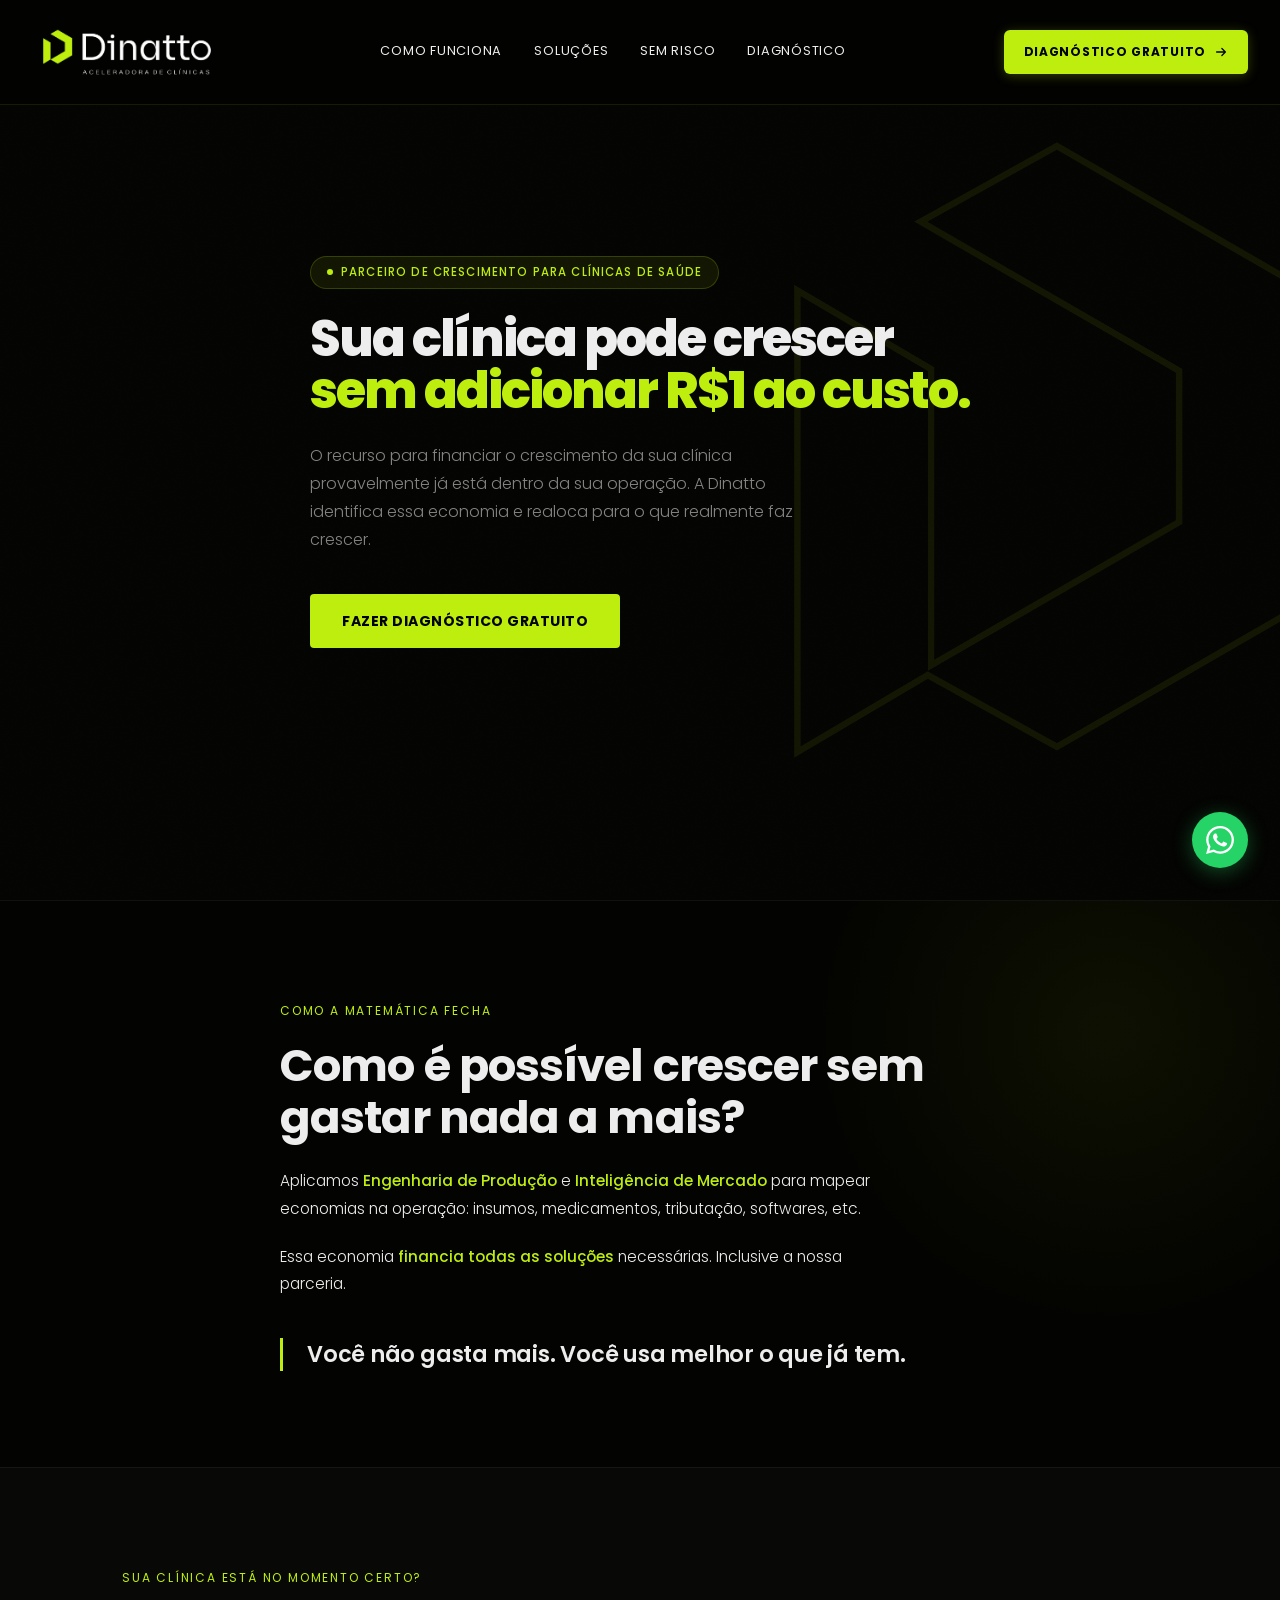
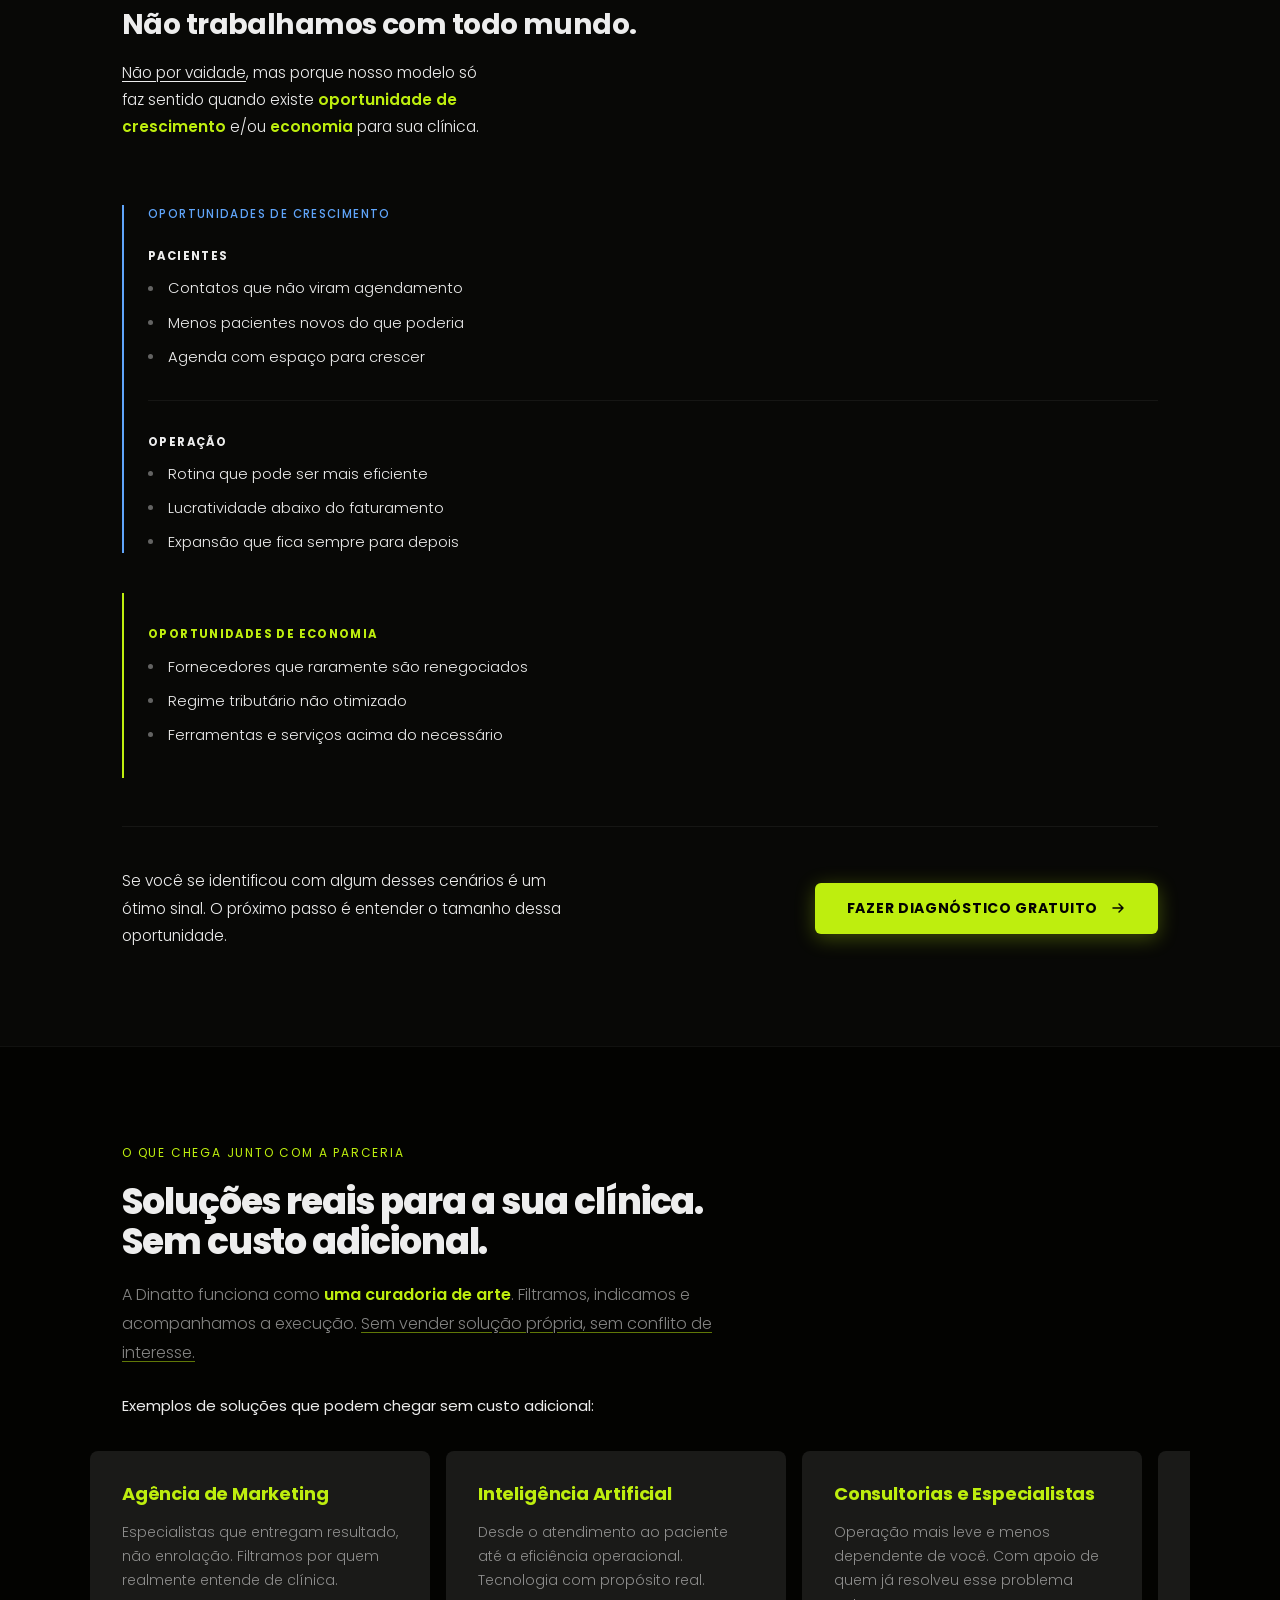
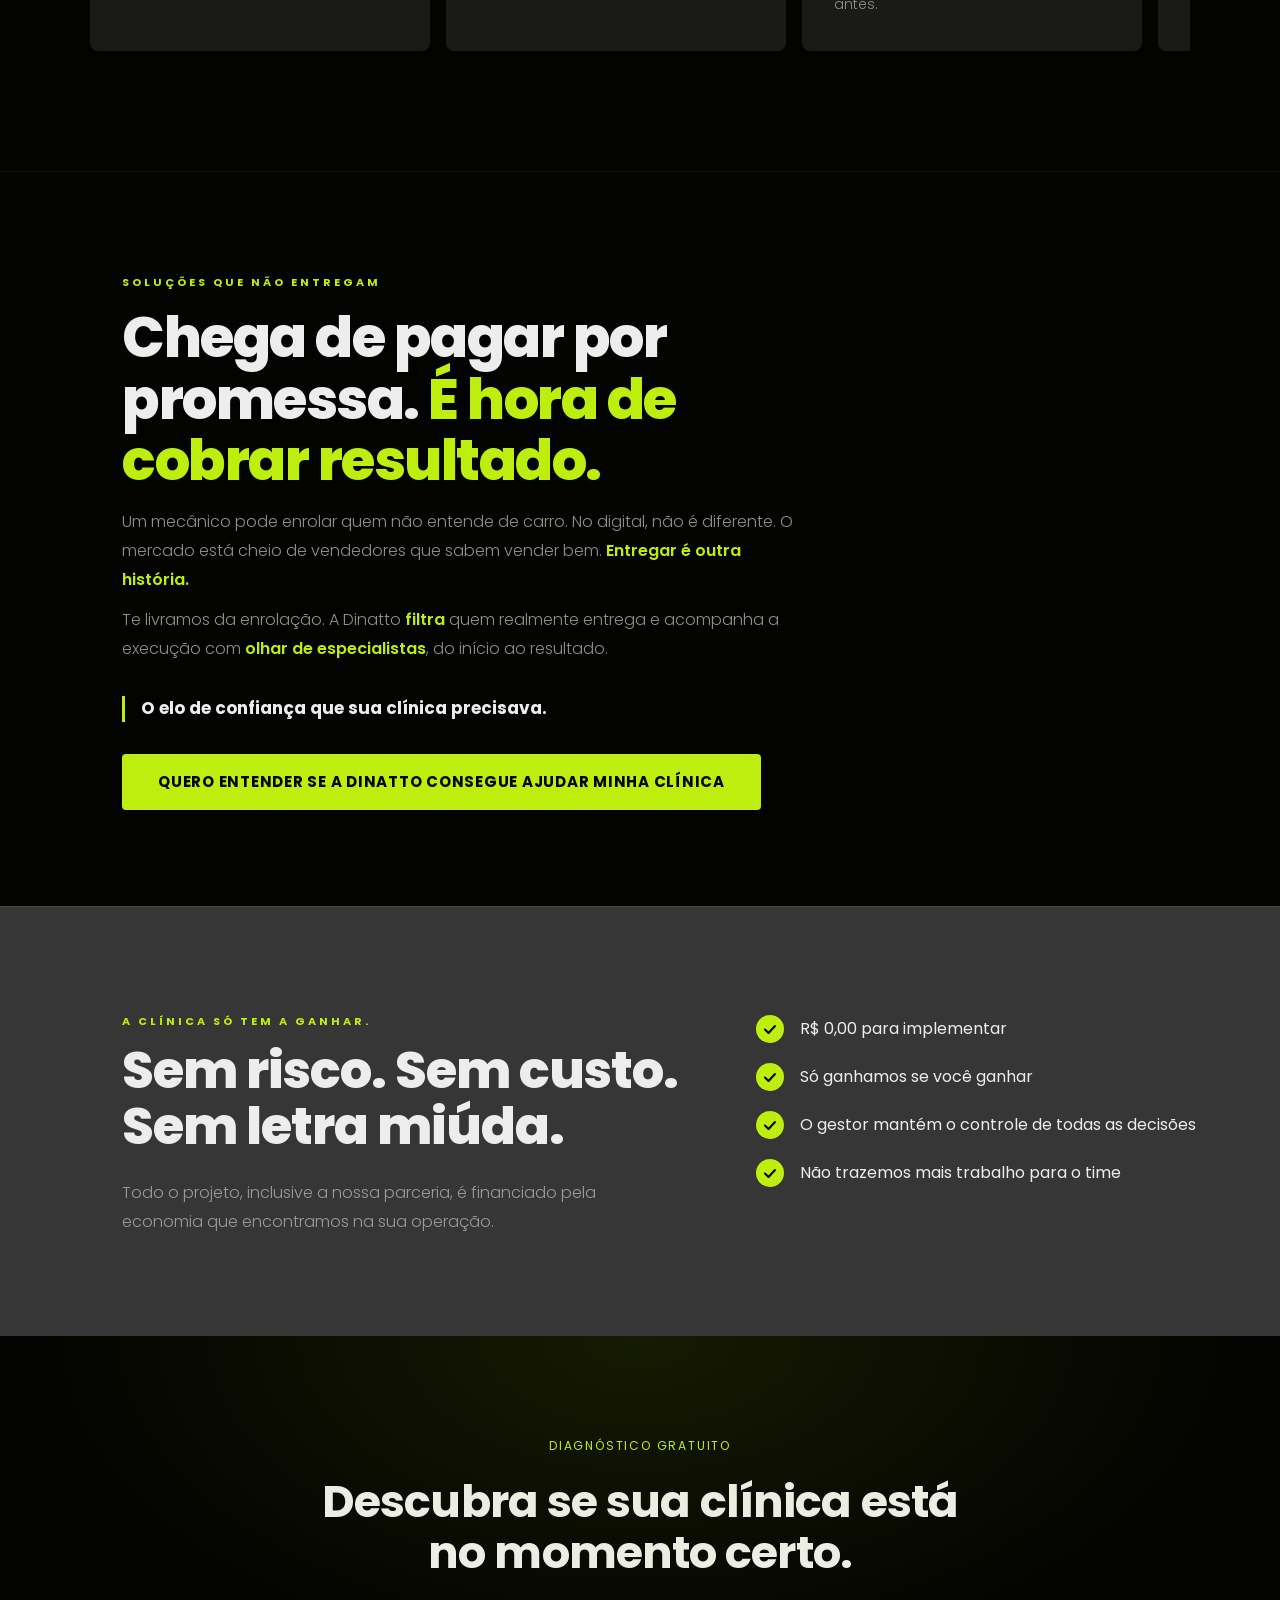
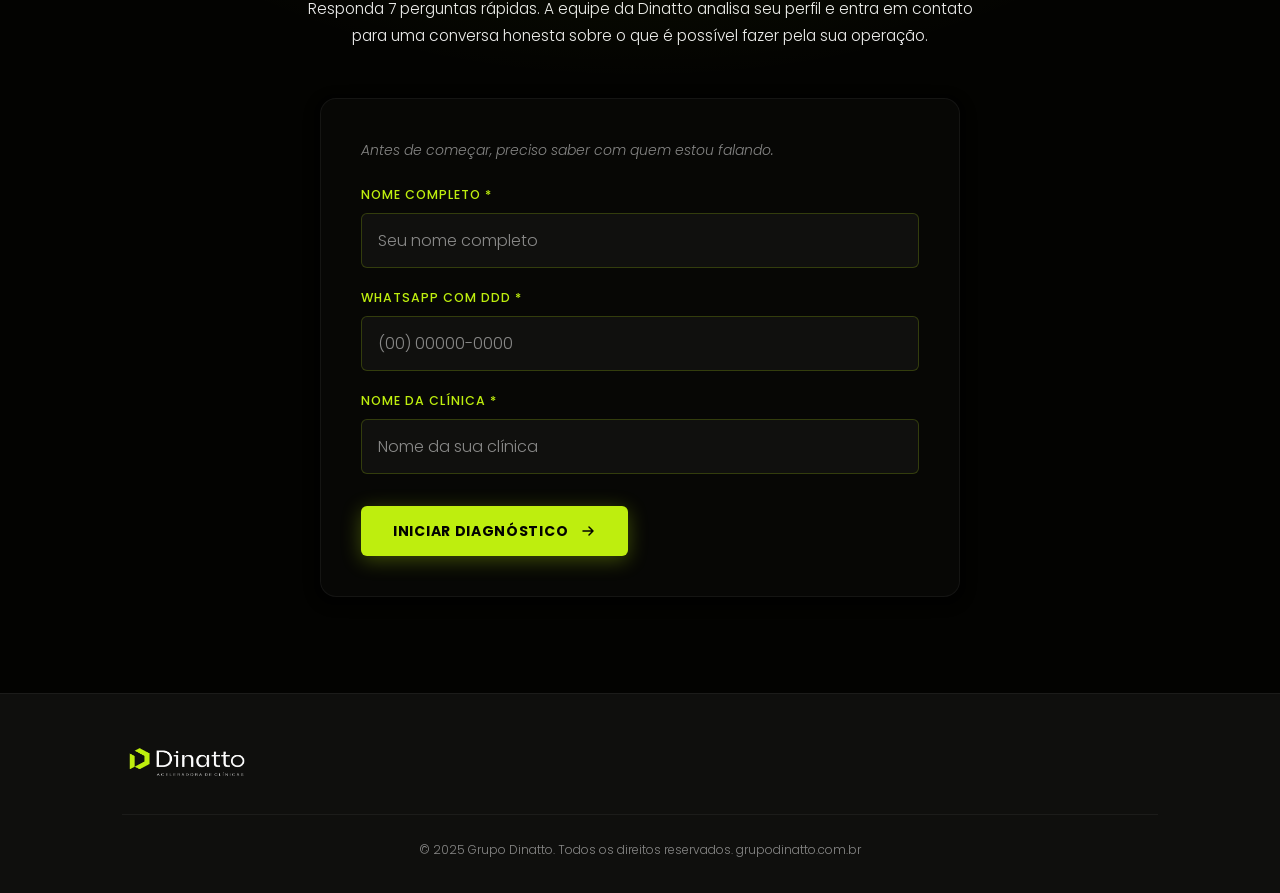
==== index.html @ 51b4e739 "Inicial: landing page Dinatto com quiz, logo e estilos mobile Co-Authored-By: Claude Sonnet 4.6 <nor" ====
<!DOCTYPE html>
<html lang="pt-BR">
<head>
  <meta charset="UTF-8">
  <meta name="viewport" content="width=device-width, initial-scale=1.0">
  <meta name="description" content="A Dinatto ajuda clínicas de saúde a crescer usando recursos que já estão dentro da própria operação. Sem investimento adicional.">
  <meta property="og:title" content="Dinatto — Acelerador de Clínicas">
  <meta property="og:description" content="Sua clínica pode crescer sem investir um real a mais. A Dinatto encontra a economia que já está na sua operação e a usa para financiar o crescimento.">
  <meta property="og:type" content="website">
  <meta property="og:image" content="assets/images/logo.png">
  <meta name="twitter:card" content="summary_large_image">
  <meta name="theme-color" content="#030301">
  <title>Dinatto — Acelerador de Clínicas</title>
  <link rel="preconnect" href="https://fonts.googleapis.com">
  <link rel="preconnect" href="https://fonts.gstatic.com" crossorigin>
  <link rel="stylesheet" href="https://fonts.googleapis.com/css2?family=Poppins:wght@300;400;500;600;700;800&display=swap">
  <link rel="stylesheet" href="style.css">
</head>
<body>

<!-- Skip link (acessibilidade) -->
<a href="#main" class="skip-link">Ir para o conteúdo principal</a>

<!-- ===== NAV ===== -->
<nav role="navigation" aria-label="Navegação principal" id="main-nav">
  <a href="#hero" class="nav-logo" aria-label="Grupo Dinatto — início">
    <img src="assets/images/logo-03.png" alt="Grupo Dinatto" height="64" style="width:auto">
  </a>
  <div class="nav-links" role="list">
    <a href="#matematica" class="nav-link" role="listitem">Como funciona</a>
    <a href="#solucoes" class="nav-link" role="listitem">Soluções</a>
    <a href="#semrisco" class="nav-link" role="listitem">Sem risco</a>
    <a href="#quiz" class="nav-link" role="listitem">Diagnóstico</a>
  </div>
  <a href="#quiz" class="nav-cta">
    Diagnóstico gratuito
    <svg width="14" height="14" viewBox="0 0 16 16" fill="none" aria-hidden="true"><path d="M3 8h10M9 4l4 4-4 4" stroke="currentColor" stroke-width="1.5" stroke-linecap="round" stroke-linejoin="round"/></svg>
  </a>
</nav>

<main id="main">

<!-- ===== HERO ===== -->
<section id="hero" aria-labelledby="hero-titulo">
  <div class="hero-bg" aria-hidden="true"></div>
  <div class="hero-noise" aria-hidden="true"></div>
  <img src="assets/images/grafismo-d.png" alt="" class="hero-grafismo" aria-hidden="true">
  <div class="container">
    <div class="hero-content">
      <div class="hero-badge">
        <span class="hero-badge-dot" aria-hidden="true"></span>
        Parceiro de crescimento para clínicas de saúde
      </div>
      <h1 id="hero-titulo">Sua clínica pode crescer<br><span class="hero-highlight">sem adicionar R$1 ao custo.</span></h1>
      <p class="hero-sub">O recurso para financiar o crescimento da sua clínica provavelmente já está dentro da sua operação. A Dinatto identifica essa economia e realoca para o que realmente faz crescer.</p>
      <div class="hero-actions">
        <a href="#quiz" class="btn-hero">FAZER DIAGNÓSTICO GRATUITO</a>
      </div>
    </div>
  </div>
</section>

<!-- ===== COMO A MATEMÁTICA FECHA ===== -->
<section id="matematica" aria-labelledby="mat-titulo">
  <div class="container">
    <div class="matematica-grid">
      <div class="matematica-texto reveal">
        <span class="tag">Como a matemática fecha</span>
        <h2 id="mat-titulo">Como é possível crescer sem gastar nada a mais?</h2>
        <p>Aplicamos <span class="mat-destaque">Engenharia de Produção</span> e <span class="mat-destaque">Inteligência de Mercado</span> para mapear economias na operação: insumos, medicamentos, tributação, softwares, etc.</p>
        <p>Essa economia <span class="mat-destaque">financia todas as soluções</span> necessárias. Inclusive a nossa parceria.</p>
        <div class="matematica-destaque">
          <p>Você não gasta mais. Você usa melhor o que já tem.</p>
        </div>
      </div>
    </div>
  </div>
</section>

<!-- ===== MOMENTO CERTO ===== -->
<section id="momento" aria-labelledby="momento-titulo">
  <div class="container">
    <div class="momento-intro">
      <span class="tag">Sua clínica está no momento certo?</span>
      <h2 id="momento-titulo" class="momento-titulo">Não trabalhamos com todo mundo.</h2>
      <p class="momento-subtitulo"><span style="text-decoration: underline; text-underline-offset: 3px;">Não por vaidade</span>, mas porque nosso modelo só faz sentido quando existe <span class="momento-kw">oportunidade de crescimento</span> e/ou <span class="momento-kw">economia</span> para sua clínica.</p>
    </div>

    <div class="momento-grupos reveal">

      <div class="momento-grupo">
        <span class="momento-grupo-titulo">Oportunidades de Crescimento</span>
        <div class="momento-grupo-cards">
          <div class="momento-card">
            <span class="momento-card-tag">Pacientes</span>
            <ul class="momento-lista">
              <li>Contatos que não viram agendamento</li>
              <li>Menos pacientes novos do que poderia</li>
              <li>Agenda com espaço para crescer</li>
            </ul>
          </div>
          <div class="momento-card">
            <span class="momento-card-tag">Operação</span>
            <ul class="momento-lista">
              <li>Rotina que pode ser mais eficiente</li>
              <li>Lucratividade abaixo do faturamento</li>
              <li>Expansão que fica sempre para depois</li>
            </ul>
          </div>
        </div>
      </div>

      <div class="momento-card momento-card--destaque">
        <span class="momento-card-tag">Oportunidades de Economia</span>
        <ul class="momento-lista">
          <li>Fornecedores que raramente são renegociados</li>
          <li>Regime tributário não otimizado</li>
          <li>Ferramentas e serviços acima do necessário</li>
        </ul>
      </div>

    </div>

    <div class="momento-fechamento">
      <div class="momento-fechamento-inner">
        <p>Se você se identificou com algum desses cenários é um ótimo sinal. O próximo passo é entender o tamanho dessa oportunidade.</p>
        <a href="#quiz" class="btn-primary">
          Fazer diagnóstico gratuito
          <svg width="16" height="16" viewBox="0 0 16 16" fill="none" aria-hidden="true"><path d="M3 8h10M9 4l4 4-4 4" stroke="currentColor" stroke-width="1.5" stroke-linecap="round" stroke-linejoin="round"/></svg>
        </a>
      </div>
    </div>
  </div>
</section>

<!-- ===== SOLUÇÕES ===== -->
<section id="solucoes" aria-labelledby="solucoes-titulo">
  <div class="container">
    <div class="solucoes-intro">
      <span class="tag">O que chega junto com a parceria</span>
      <h2 id="solucoes-titulo" class="solucoes-titulo">Soluções reais para a sua clínica. Sem custo adicional.</h2>
      <p>A Dinatto funciona como <span class="sol-kw">uma curadoria de arte</span>. Filtramos, indicamos e acompanhamos a execução. <span class="sol-sub">Sem vender solução própria, sem conflito de interesse.</span></p>
    </div>

    <p class="solucoes-subtitulo">Exemplos de soluções que podem chegar sem custo adicional:</p>

    <div class="carrossel-wrapper" role="region" aria-label="Soluções disponíveis">
      <div class="carrossel-track" id="carrossel-solucoes" tabindex="0" aria-label="Use as setas do teclado para navegar">
        <div class="carrossel-card" role="group" aria-label="Agência de Marketing">
          <h3>Agência de Marketing</h3>
          <p>Especialistas que entregam resultado, não enrolação. Filtramos por quem realmente entende de clínica.</p>
        </div>
        <div class="carrossel-card" role="group" aria-label="Inteligência Artificial">
          <h3>Inteligência Artificial</h3>
          <p>Desde o atendimento ao paciente até a eficiência operacional. Tecnologia com propósito real.</p>
        </div>
        <div class="carrossel-card" role="group" aria-label="Consultorias e Especialistas">
          <h3>Consultorias e Especialistas</h3>
          <p>Operação mais leve e menos dependente de você. Com apoio de quem já resolveu esse problema antes.</p>
        </div>
        <div class="carrossel-card" role="group" aria-label="Dados e Controle">
          <h3>Dados e Controle</h3>
          <p>CRMs e plataformas para visibilidade real do negócio. Decisão com informação, não com achismo.</p>
        </div>
        <div class="carrossel-card" role="group" aria-label="Time Mais Forte">
          <h3>Time Mais Forte</h3>
          <p>Contratações certas e treinamentos que o time realmente aplica no dia a dia.</p>
        </div>
      </div>
    </div>
  </div>
</section>

<!-- ===== INIMIGO EM COMUM ===== -->
<section id="inimigo" aria-labelledby="inimigo-titulo">
  <div class="container">
    <div class="inimigo-content reveal">
      <span class="inimigo-tag">Soluções que não entregam</span>
      <h2 id="inimigo-titulo">Chega de pagar por promessa. <span class="inimigo-titulo-verde">É hora de cobrar resultado.</span></h2>
      <div class="inimigo-body">
        <p>Um mecânico pode enrolar quem não entende de carro. No digital, não é diferente. O mercado está cheio de vendedores que sabem vender bem. <span class="kw">Entregar é outra história.</span></p>
        <p>Te livramos da enrolação. A Dinatto <span class="kw">filtra</span> quem realmente entrega e acompanha a execução com <span class="kw">olhar de especialistas</span>, do início ao resultado.</p>
      </div>
      <div class="inimigo-destaque-bloco">O elo de confiança que sua clínica precisava.</div>
      <a href="#quiz" class="btn-primary inimigo-cta">
        Quero entender se a Dinatto consegue ajudar minha clínica
      </a>
    </div>
  </div>
</section>

<!-- ===== SEM RISCO ===== -->
<section id="semrisco" aria-labelledby="semrisco-titulo">
  <div class="container">
    <div class="semrisco-grid reveal">
      <div class="semrisco-esquerda">
        <span class="semrisco-tag">A clínica só tem a ganhar.</span>
        <h2 id="semrisco-titulo">Sem risco. Sem custo. Sem letra miúda.</h2>
        <p>Todo o projeto, inclusive a nossa parceria, é financiado pela economia que encontramos na sua operação.</p>
      </div>
      <ul class="semrisco-checks" aria-label="Garantias da parceria">
        <li class="semrisco-check-item reveal" style="--delay:0ms">
          <span class="semrisco-check-icon" aria-hidden="true">
            <svg width="16" height="16" viewBox="0 0 16 16" fill="none"><path d="M3 8.5l3.5 3.5 6.5-7" stroke="#000" stroke-width="2" stroke-linecap="round" stroke-linejoin="round"/></svg>
          </span>
          <span>R$ 0,00 para implementar</span>
        </li>
        <li class="semrisco-check-item reveal" style="--delay:100ms">
          <span class="semrisco-check-icon" aria-hidden="true">
            <svg width="16" height="16" viewBox="0 0 16 16" fill="none"><path d="M3 8.5l3.5 3.5 6.5-7" stroke="#000" stroke-width="2" stroke-linecap="round" stroke-linejoin="round"/></svg>
          </span>
          <span>Só ganhamos se você ganhar</span>
        </li>
        <li class="semrisco-check-item reveal" style="--delay:200ms">
          <span class="semrisco-check-icon" aria-hidden="true">
            <svg width="16" height="16" viewBox="0 0 16 16" fill="none"><path d="M3 8.5l3.5 3.5 6.5-7" stroke="#000" stroke-width="2" stroke-linecap="round" stroke-linejoin="round"/></svg>
          </span>
          <span>O gestor mantém o controle de todas as decisões</span>
        </li>
        <li class="semrisco-check-item reveal" style="--delay:300ms">
          <span class="semrisco-check-icon" aria-hidden="true">
            <svg width="16" height="16" viewBox="0 0 16 16" fill="none"><path d="M3 8.5l3.5 3.5 6.5-7" stroke="#000" stroke-width="2" stroke-linecap="round" stroke-linejoin="round"/></svg>
          </span>
          <span>Não trazemos mais trabalho para o time</span>
        </li>
      </ul>
    </div>
  </div>
</section>

<!-- ===== QUIZ ===== -->
<section id="quiz" aria-labelledby="quiz-titulo">
  <div class="container">
    <header class="quiz-header">
      <span class="tag">Diagnóstico gratuito</span>
      <h2 id="quiz-titulo">Descubra se sua clínica está no momento certo.</h2>
      <p>Responda 7 perguntas rápidas. A equipe da Dinatto analisa seu perfil e entra em contato para uma conversa honesta sobre o que é possível fazer pela sua operação.</p>
    </header>

    <div class="quiz-wrapper" role="form" aria-label="Quiz de diagnóstico">

      <!-- ETAPA: Identificação -->
      <div class="quiz-step active" id="step-identificacao">
        <span class="quiz-hint">Antes de começar, preciso saber com quem estou falando.</span>

        <div class="form-group">
          <label for="q-nome">Nome completo <span aria-hidden="true">*</span></label>
          <input type="text" id="q-nome" name="nome" placeholder="Seu nome completo"
            autocomplete="name" required aria-required="true">
          <span class="field-error" id="q-nome-error" aria-live="polite"></span>
        </div>

        <div class="form-group">
          <label for="q-wpp">WhatsApp com DDD <span aria-hidden="true">*</span></label>
          <input type="tel" id="q-wpp" name="whatsapp" placeholder="(00) 00000-0000"
            autocomplete="tel" required aria-required="true">
          <span class="field-error" id="q-wpp-error" aria-live="polite"></span>
        </div>

        <div class="form-group">
          <label for="q-clinica">Nome da clínica <span aria-hidden="true">*</span></label>
          <input type="text" id="q-clinica" name="clinica" placeholder="Nome da sua clínica"
            autocomplete="organization" required aria-required="true">
          <span class="field-error" id="q-clinica-error" aria-live="polite"></span>
        </div>

        <div class="quiz-nav">
          <button class="btn-primary" onclick="avancarIdentificacao()" type="button">
            Iniciar diagnóstico
            <svg width="16" height="16" viewBox="0 0 16 16" fill="none" aria-hidden="true"><path d="M3 8h10M9 4l4 4-4 4" stroke="currentColor" stroke-width="1.5" stroke-linecap="round" stroke-linejoin="round"/></svg>
          </button>
        </div>
      </div>

      <!-- PERGUNTA 1 -->
      <div class="quiz-step" id="step-1" role="group" aria-labelledby="q1-label">
        <div class="quiz-progress" aria-hidden="true">
          <div class="progress-bar"><div class="progress-fill" style="width:0%"></div></div>
          <span class="progress-label">1 de 7</span>
        </div>
        <span class="quiz-hint">Isso define muito o que conseguimos encontrar na sua operação.</span>
        <h3 id="q1-label">Qual é o gasto médio mensal da sua clínica com medicamentos e insumos?</h3>
        <div class="opcoes" role="radiogroup" aria-labelledby="q1-label">
          <button class="opcao" type="button" aria-pressed="false" onclick="selecionarOpcao(1, this, 'zero')"><span class="opcao-letra" aria-hidden="true">A</span> Não trabalhamos com isso</button>
          <button class="opcao" type="button" aria-pressed="false" onclick="selecionarOpcao(1, this, 'ate20k')"><span class="opcao-letra" aria-hidden="true">B</span> Até R$20k</button>
          <button class="opcao" type="button" aria-pressed="false" onclick="selecionarOpcao(1, this, '20k-100k')"><span class="opcao-letra" aria-hidden="true">C</span> Entre R$20k e R$100k</button>
          <button class="opcao" type="button" aria-pressed="false" onclick="selecionarOpcao(1, this, '100k-500k')"><span class="opcao-letra" aria-hidden="true">D</span> Entre R$100k e R$500k</button>
          <button class="opcao" type="button" aria-pressed="false" onclick="selecionarOpcao(1, this, 'acima500k')"><span class="opcao-letra" aria-hidden="true">E</span> Acima de R$500k</button>
        </div>
        <span class="quiz-error" id="error-1" aria-live="polite"></span>
        <div class="quiz-nav">
          <button class="btn-back" type="button" onclick="voltarPergunta(1)" aria-label="Voltar para identificação">
            <svg width="16" height="16" viewBox="0 0 16 16" fill="none" aria-hidden="true"><path d="M13 8H3M7 4L3 8l4 4" stroke="currentColor" stroke-width="1.5" stroke-linecap="round" stroke-linejoin="round"/></svg>
            Voltar
          </button>
          <button class="btn-primary" type="button" onclick="proximaPergunta(1)">
            Próxima <svg width="16" height="16" viewBox="0 0 16 16" fill="none" aria-hidden="true"><path d="M3 8h10M9 4l4 4-4 4" stroke="currentColor" stroke-width="1.5" stroke-linecap="round" stroke-linejoin="round"/></svg>
          </button>
        </div>
      </div>

      <!-- PERGUNTA 2 -->
      <div class="quiz-step" id="step-2" role="group" aria-labelledby="q2-label">
        <div class="quiz-progress" aria-hidden="true">
          <div class="progress-bar"><div class="progress-fill" style="width:14%"></div></div>
          <span class="progress-label">2 de 7</span>
        </div>
        <span class="quiz-hint">Cada especialidade tem um perfil de oportunidade diferente.</span>
        <h3 id="q2-label">Qual é a especialidade principal da sua clínica?</h3>
        <div class="opcoes">
          <button class="opcao" type="button" aria-pressed="false" onclick="selecionarOpcao(2, this, 'onco')"><span class="opcao-letra" aria-hidden="true">A</span> Oncologia / Reumatologia / Hematologia / Imunologia</button>
          <button class="opcao" type="button" aria-pressed="false" onclick="selecionarOpcao(2, this, 'clinica-geral')"><span class="opcao-letra" aria-hidden="true">B</span> Clínica Médica Geral ou Multiespecialidade</button>
          <button class="opcao" type="button" aria-pressed="false" onclick="selecionarOpcao(2, this, 'estetica')"><span class="opcao-letra" aria-hidden="true">C</span> Estética ou Odontológica</button>
          <button class="opcao" type="button" aria-pressed="false" onclick="selecionarOpcao(2, this, 'outra')"><span class="opcao-letra" aria-hidden="true">D</span> Outra</button>
        </div>
        <span class="quiz-error" id="error-2" aria-live="polite"></span>
        <div class="quiz-nav">
          <button class="btn-back" type="button" onclick="voltarPergunta(2)" aria-label="Voltar para pergunta anterior">
            <svg width="16" height="16" viewBox="0 0 16 16" fill="none" aria-hidden="true"><path d="M13 8H3M7 4L3 8l4 4" stroke="currentColor" stroke-width="1.5" stroke-linecap="round" stroke-linejoin="round"/></svg>
            Voltar
          </button>
          <button class="btn-primary" type="button" onclick="proximaPergunta(2)">
            Próxima <svg width="16" height="16" viewBox="0 0 16 16" fill="none" aria-hidden="true"><path d="M3 8h10M9 4l4 4-4 4" stroke="currentColor" stroke-width="1.5" stroke-linecap="round" stroke-linejoin="round"/></svg>
          </button>
        </div>
      </div>

      <!-- PERGUNTA 3 -->
      <div class="quiz-step" id="step-3" role="group" aria-labelledby="q3-label">
        <div class="quiz-progress" aria-hidden="true">
          <div class="progress-bar"><div class="progress-fill" style="width:28%"></div></div>
          <span class="progress-label">3 de 7</span>
        </div>
        <span class="quiz-hint">Time enxuto ou já estruturado? Isso muda o caminho.</span>
        <h3 id="q3-label">Quantos colaboradores a sua clínica tem hoje?</h3>
        <div class="opcoes">
          <button class="opcao" type="button" aria-pressed="false" onclick="selecionarOpcao(3, this, 'ate10')"><span class="opcao-letra" aria-hidden="true">A</span> Até 10</button>
          <button class="opcao" type="button" aria-pressed="false" onclick="selecionarOpcao(3, this, '10-30')"><span class="opcao-letra" aria-hidden="true">B</span> Entre 10 e 30</button>
          <button class="opcao" type="button" aria-pressed="false" onclick="selecionarOpcao(3, this, '30-80')"><span class="opcao-letra" aria-hidden="true">C</span> Entre 30 e 80</button>
          <button class="opcao" type="button" aria-pressed="false" onclick="selecionarOpcao(3, this, 'acima80')"><span class="opcao-letra" aria-hidden="true">D</span> Acima de 80</button>
        </div>
        <span class="quiz-error" id="error-3" aria-live="polite"></span>
        <div class="quiz-nav">
          <button class="btn-back" type="button" onclick="voltarPergunta(3)" aria-label="Voltar para pergunta anterior">
            <svg width="16" height="16" viewBox="0 0 16 16" fill="none" aria-hidden="true"><path d="M13 8H3M7 4L3 8l4 4" stroke="currentColor" stroke-width="1.5" stroke-linecap="round" stroke-linejoin="round"/></svg>
            Voltar
          </button>
          <button class="btn-primary" type="button" onclick="proximaPergunta(3)">
            Próxima <svg width="16" height="16" viewBox="0 0 16 16" fill="none" aria-hidden="true"><path d="M3 8h10M9 4l4 4-4 4" stroke="currentColor" stroke-width="1.5" stroke-linecap="round" stroke-linejoin="round"/></svg>
          </button>
        </div>
      </div>

      <!-- PERGUNTA 4 -->
      <div class="quiz-step" id="step-4" role="group" aria-labelledby="q4-label">
        <div class="quiz-progress" aria-hidden="true">
          <div class="progress-bar"><div class="progress-fill" style="width:43%"></div></div>
          <span class="progress-label">4 de 7</span>
        </div>
        <span class="quiz-hint">Essa é uma pergunta que a maioria nunca para para responder com calma.</span>
        <h3 id="q4-label">Sua clínica já passou por uma revisão do regime tributário nos últimos dois anos?</h3>
        <div class="opcoes">
          <button class="opcao" type="button" aria-pressed="false" onclick="selecionarOpcao(4, this, 'sim-otimizado')"><span class="opcao-letra" aria-hidden="true">A</span> Sim, está tudo revisado e otimizado</button>
          <button class="opcao" type="button" aria-pressed="false" onclick="selecionarOpcao(4, this, 'sim-incerto')"><span class="opcao-letra" aria-hidden="true">B</span> Fizemos uma revisão, mas não sei se está no melhor modelo</button>
          <button class="opcao" type="button" aria-pressed="false" onclick="selecionarOpcao(4, this, 'nunca')"><span class="opcao-letra" aria-hidden="true">C</span> Nunca fizemos uma revisão formal</button>
          <button class="opcao" type="button" aria-pressed="false" onclick="selecionarOpcao(4, this, 'nao-sei')"><span class="opcao-letra" aria-hidden="true">D</span> Não sei responder</button>
        </div>
        <span class="quiz-error" id="error-4" aria-live="polite"></span>
        <div class="quiz-nav">
          <button class="btn-back" type="button" onclick="voltarPergunta(4)" aria-label="Voltar para pergunta anterior">
            <svg width="16" height="16" viewBox="0 0 16 16" fill="none" aria-hidden="true"><path d="M13 8H3M7 4L3 8l4 4" stroke="currentColor" stroke-width="1.5" stroke-linecap="round" stroke-linejoin="round"/></svg>
            Voltar
          </button>
          <button class="btn-primary" type="button" onclick="proximaPergunta(4)">
            Próxima <svg width="16" height="16" viewBox="0 0 16 16" fill="none" aria-hidden="true"><path d="M3 8h10M9 4l4 4-4 4" stroke="currentColor" stroke-width="1.5" stroke-linecap="round" stroke-linejoin="round"/></svg>
          </button>
        </div>
      </div>

      <!-- PERGUNTA 5 -->
      <div class="quiz-step" id="step-5" role="group" aria-labelledby="q5-label">
        <div class="quiz-progress" aria-hidden="true">
          <div class="progress-bar"><div class="progress-fill" style="width:57%"></div></div>
          <span class="progress-label">5 de 7</span>
        </div>
        <span class="quiz-hint">Quero que você veja o tamanho real da oportunidade.</span>
        <h3 id="q5-label">Quando você olha para os custos fixos da sua clínica, o que passa pela sua cabeça?</h3>
        <div class="opcoes">
          <button class="opcao" type="button" aria-pressed="false" onclick="selecionarOpcao(5, this, 'controle-total')"><span class="opcao-letra" aria-hidden="true">A</span> Tenho controle total, sei exatamente onde cada real vai</button>
          <button class="opcao" type="button" aria-pressed="false" onclick="selecionarOpcao(5, this, 'visao-geral')"><span class="opcao-letra" aria-hidden="true">B</span> Tenho uma visão geral, mas nunca fiz uma revisão profunda</button>
          <button class="opcao" type="button" aria-pressed="false" onclick="selecionarOpcao(5, this, 'sei-desperdicio')"><span class="opcao-letra" aria-hidden="true">C</span> Sei que tem desperdício, mas não sei exatamente onde</button>
          <button class="opcao" type="button" aria-pressed="false" onclick="selecionarOpcao(5, this, 'nunca-olhei')"><span class="opcao-letra" aria-hidden="true">D</span> Nunca parei para olhar isso com cuidado</button>
        </div>
        <span class="quiz-error" id="error-5" aria-live="polite"></span>
        <div class="quiz-nav">
          <button class="btn-back" type="button" onclick="voltarPergunta(5)" aria-label="Voltar para pergunta anterior">
            <svg width="16" height="16" viewBox="0 0 16 16" fill="none" aria-hidden="true"><path d="M13 8H3M7 4L3 8l4 4" stroke="currentColor" stroke-width="1.5" stroke-linecap="round" stroke-linejoin="round"/></svg>
            Voltar
          </button>
          <button class="btn-primary" type="button" onclick="proximaPergunta(5)">
            Próxima <svg width="16" height="16" viewBox="0 0 16 16" fill="none" aria-hidden="true"><path d="M3 8h10M9 4l4 4-4 4" stroke="currentColor" stroke-width="1.5" stroke-linecap="round" stroke-linejoin="round"/></svg>
          </button>
        </div>
      </div>

      <!-- PERGUNTA 6 -->
      <div class="quiz-step" id="step-6" role="group" aria-labelledby="q6-label">
        <div class="quiz-progress" aria-hidden="true">
          <div class="progress-bar"><div class="progress-fill" style="width:71%"></div></div>
          <span class="progress-label">6 de 7</span>
        </div>
        <span class="quiz-hint">Essa dor a maioria dos donos carrega sozinho, sem falar para ninguém.</span>
        <h3 id="q6-label">Você já contratou algum serviço ou solução que prometeu resultado e entregou mais custo do que retorno?</h3>
        <div class="opcoes">
          <button class="opcao" type="button" aria-pressed="false" onclick="selecionarOpcao(6, this, 'sim-varias')"><span class="opcao-letra" aria-hidden="true">A</span> Sim, mais de uma vez</button>
          <button class="opcao" type="button" aria-pressed="false" onclick="selecionarOpcao(6, this, 'sim-uma')"><span class="opcao-letra" aria-hidden="true">B</span> Sim, uma vez</button>
          <button class="opcao" type="button" aria-pressed="false" onclick="selecionarOpcao(6, this, 'medo')"><span class="opcao-letra" aria-hidden="true">C</span> Não, mas tenho medo que isso aconteça</button>
          <button class="opcao" type="button" aria-pressed="false" onclick="selecionarOpcao(6, this, 'nao')"><span class="opcao-letra" aria-hidden="true">D</span> Não, nunca contratei nada do tipo</button>
        </div>
        <span class="quiz-error" id="error-6" aria-live="polite"></span>
        <div class="quiz-nav">
          <button class="btn-back" type="button" onclick="voltarPergunta(6)" aria-label="Voltar para pergunta anterior">
            <svg width="16" height="16" viewBox="0 0 16 16" fill="none" aria-hidden="true"><path d="M13 8H3M7 4L3 8l4 4" stroke="currentColor" stroke-width="1.5" stroke-linecap="round" stroke-linejoin="round"/></svg>
            Voltar
          </button>
          <button class="btn-primary" type="button" onclick="proximaPergunta(6)">
            Próxima <svg width="16" height="16" viewBox="0 0 16 16" fill="none" aria-hidden="true"><path d="M3 8h10M9 4l4 4-4 4" stroke="currentColor" stroke-width="1.5" stroke-linecap="round" stroke-linejoin="round"/></svg>
          </button>
        </div>
      </div>

      <!-- PERGUNTA 7 -->
      <div class="quiz-step" id="step-7" role="group" aria-labelledby="q7-label">
        <div class="quiz-progress" aria-hidden="true">
          <div class="progress-bar"><div class="progress-fill" style="width:86%"></div></div>
          <span class="progress-label">7 de 7</span>
        </div>
        <span class="quiz-hint">Última. É ela que define se a Dinatto realmente consegue te ajudar agora.</span>
        <h3 id="q7-label">Se a gente encontrasse uma forma de crescer a sua clínica usando recurso que já está na sua operação, sem que você precisasse investir um real a mais, você teria interesse em entender como?</h3>
        <div class="opcoes">
          <button class="opcao" type="button" aria-pressed="false" onclick="selecionarOpcao(7, this, 'sim')"><span class="opcao-letra" aria-hidden="true">A</span> Sim, quero entender como isso funciona</button>
          <button class="opcao" type="button" aria-pressed="false" onclick="selecionarOpcao(7, this, 'curioso')"><span class="opcao-letra" aria-hidden="true">B</span> Tenho curiosidade, mas ainda sou cético</button>
          <button class="opcao" type="button" aria-pressed="false" onclick="selecionarOpcao(7, this, 'depende')"><span class="opcao-letra" aria-hidden="true">C</span> Depende do que está envolvido</button>
          <button class="opcao" type="button" aria-pressed="false" onclick="selecionarOpcao(7, this, 'nao')"><span class="opcao-letra" aria-hidden="true">D</span> Não, não é o momento agora</button>
        </div>
        <span class="quiz-error" id="error-7" aria-live="polite"></span>
        <div class="quiz-nav">
          <button class="btn-back" type="button" onclick="voltarPergunta(7)" aria-label="Voltar para pergunta anterior">
            <svg width="16" height="16" viewBox="0 0 16 16" fill="none" aria-hidden="true"><path d="M13 8H3M7 4L3 8l4 4" stroke="currentColor" stroke-width="1.5" stroke-linecap="round" stroke-linejoin="round"/></svg>
            Voltar
          </button>
          <button class="btn-primary" type="button" onclick="proximaPergunta(7)">
            Ver resultado <svg width="16" height="16" viewBox="0 0 16 16" fill="none" aria-hidden="true"><path d="M3 8h10M9 4l4 4-4 4" stroke="currentColor" stroke-width="1.5" stroke-linecap="round" stroke-linejoin="round"/></svg>
          </button>
        </div>
      </div>

      <!-- TELA DE CAPTURA -->
      <div class="quiz-step" id="step-captura" aria-live="polite">
        <div class="quiz-resultado">
          <div class="resultado-icone" aria-hidden="true">✓</div>
          <h2>Suas respostas indicam que existe oportunidade real na sua operação.</h2>
          <p>A equipe da Dinatto entra em contato para uma conversa rápida e sem compromisso.</p>
          <p class="resultado-nota">Não é pitch de venda. É uma conversa honesta para entender se faz sentido avançar. Se não houver oportunidade real, a gente fala isso antes de qualquer coisa.</p>
          <div style="margin-top:2rem;">
            <button id="btn-captura" class="btn-primary" type="button" onclick="submeterCaptura()">
              Quero que a Dinatto entre em contato
              <svg width="16" height="16" viewBox="0 0 16 16" fill="none" aria-hidden="true"><path d="M3 8h10M9 4l4 4-4 4" stroke="currentColor" stroke-width="1.5" stroke-linecap="round" stroke-linejoin="round"/></svg>
            </button>
          </div>
        </div>
      </div>

      <!-- TELA DE CONFIRMAÇÃO -->
      <div class="quiz-step" id="step-confirmacao" aria-live="polite">
        <div class="quiz-resultado">
          <div class="resultado-icone" aria-label="Email enviado" role="img">✉</div>
          <h2>Recebemos.</h2>
          <p>Um especialista da Dinatto vai entrar em contato em até 24 horas úteis.</p>
          <p class="resultado-nota">Enquanto aguarda, continue conhecendo o método aqui embaixo.</p>
          <div style="margin-top:2rem;">
            <a href="#matematica" class="btn-ghost">Conhecer o método</a>
          </div>
        </div>
      </div>

      <!-- TELA NEGATIVA -->
      <div class="quiz-step" id="step-negativo" aria-live="polite">
        <div class="quiz-resultado">
          <div class="resultado-icone" style="border-color:var(--color-text-muted);color:var(--color-text-muted);" aria-hidden="true">→</div>
          <h2>Obrigado pela honestidade.</h2>
          <p>Entendemos que o momento não é agora. Quando fizer sentido, estaremos aqui.</p>
          <p class="resultado-nota">O crescimento da sua clínica não tem prazo de validade. Quando chegar a hora, é só chamar.</p>
        </div>
      </div>

    </div>
  </div>
</section>

</main>

<!-- ===== RODAPÉ ===== -->
<footer role="contentinfo">
  <div class="container">
    <div class="footer-inner">
      <a href="#hero" class="footer-logo" aria-label="Grupo Dinatto — voltar ao topo">
        <img src="assets/images/logo-03.png" alt="Grupo Dinatto" width="130" height="40">
      </a>
    </div>
    <div class="footer-bottom">
      <p>© 2025 Grupo Dinatto. Todos os direitos reservados. grupodinatto.com.br</p>
    </div>
  </div>
</footer>

<!-- ===== WHATSAPP FLUTUANTE ===== -->
<a href="https://wa.me/5571982562830" target="_blank" rel="noopener noreferrer"
   class="whatsapp-float" aria-label="Falar com a Dinatto pelo WhatsApp">
  <svg viewBox="0 0 24 24" aria-hidden="true"><path d="M17.472 14.382c-.297-.149-1.758-.867-2.03-.967-.273-.099-.471-.148-.67.15-.197.297-.767.966-.94 1.164-.173.199-.347.223-.644.075-.297-.15-1.255-.463-2.39-1.475-.883-.788-1.48-1.761-1.653-2.059-.173-.297-.018-.458.13-.606.134-.133.298-.347.446-.52.149-.174.198-.298.298-.497.099-.198.05-.371-.025-.52-.075-.149-.669-1.612-.916-2.207-.242-.579-.487-.5-.669-.51-.173-.008-.371-.01-.57-.01-.198 0-.52.074-.792.372-.272.297-1.04 1.016-1.04 2.479 0 1.462 1.065 2.875 1.213 3.074.149.198 2.096 3.2 5.077 4.487.709.306 1.262.489 1.694.625.712.227 1.36.195 1.871.118.571-.085 1.758-.719 2.006-1.413.248-.694.248-1.289.173-1.413-.074-.124-.272-.198-.57-.347m-5.421 7.403h-.004a9.87 9.87 0 01-5.031-1.378l-.361-.214-3.741.982.998-3.648-.235-.374a9.86 9.86 0 01-1.51-5.26c.001-5.45 4.436-9.884 9.888-9.884 2.64 0 5.122 1.03 6.988 2.898a9.825 9.825 0 012.893 6.994c-.003 5.45-4.437 9.884-9.885 9.884m8.413-18.297A11.815 11.815 0 0012.05 0C5.495 0 .16 5.335.157 11.892c0 2.096.547 4.142 1.588 5.945L.057 24l6.305-1.654a11.882 11.882 0 005.683 1.448h.005c6.554 0 11.89-5.335 11.893-11.893a11.821 11.821 0 00-3.48-8.413z"/></svg>
</a>

<script src="quiz.js"></script>
</body>
</html>
---- style.css ----
/* ===== FONTS =====
   Poppins is loaded via Google Fonts in index.html
*/

/* ===== DESIGN TOKENS ===== */
:root {
  /* Superfícies */
  --surface-0:         #030301;
  --surface-1:         #0f0f0d;
  --surface-2:         #1a1a18;
  --surface-3:         #222220;
  --surface-highlight: #363636;

  /* Texto */
  --text-primary:  #EDEDED;
  --text-muted:    rgba(237, 237, 237, 0.55);
  --text-subtle:   rgba(237, 237, 237, 0.35);

  /* Acento */
  --lime:          #BEEE0E;
  --lime-hover:    #d4ff0f;

  /* Bordas */
  --border:        rgba(190, 238, 14, 0.10);
  --border-subtle: rgba(237, 237, 237, 0.06);

  /* Aliases para compatibilidade interna */
  --color-accent:        var(--lime);
  --color-accent-dim:    rgba(190, 238, 14, 0.08);
  --color-bg:            var(--surface-0);
  --color-surface:       var(--surface-highlight);
  --color-text:          var(--text-primary);
  --color-text-secondary:var(--text-primary);
  --color-text-muted:    var(--text-muted);

  /* Spacing (8pt grid) */
  --sp-1: 0.25rem;   /* 4px */
  --sp-2: 0.5rem;    /* 8px */
  --sp-3: 0.75rem;   /* 12px */
  --sp-4: 1rem;      /* 16px */
  --sp-5: 1.25rem;   /* 20px */
  --sp-6: 1.5rem;    /* 24px */
  --sp-8: 2rem;      /* 32px */
  --sp-10: 2.5rem;   /* 40px */
  --sp-12: 3rem;     /* 48px */
  --sp-16: 4rem;     /* 64px */
  --sp-24: 6rem;     /* 96px */

  /* Z-index scale */
  --z-base:    0;
  --z-content: 10;
  --z-overlay: 40;
  --z-nav:     100;
  --z-float:   999;

  /* Radius */
  --radius-sm: 6px;
  --radius-md: 10px;
  --radius-lg: 16px;

  /* Shadows */
  --shadow-sm: 0 1px 3px rgba(0,0,0,0.3), 0 1px 2px rgba(0,0,0,0.2);
  --shadow-md: 0 4px 16px rgba(0,0,0,0.35), 0 2px 6px rgba(0,0,0,0.2);
  --shadow-lg: 0 12px 40px rgba(0,0,0,0.45), 0 4px 12px rgba(0,0,0,0.25);
  --shadow-accent: 0 4px 20px rgba(190,238,14,0.3);

  /* Transitions */
  --ease-out: cubic-bezier(0.0, 0.0, 0.2, 1);
  --ease-in:  cubic-bezier(0.4, 0.0, 1, 1);
  --dur-fast: 150ms;
  --dur-base: 250ms;
  --dur-slow: 350ms;
}

/* ===== RESET ===== */
*, *::before, *::after { box-sizing: border-box; margin: 0; padding: 0; }
html { scroll-behavior: smooth; scroll-padding-top: 80px; }

body {
  background-color: var(--color-bg);
  color: var(--color-text);
  font-family: 'Poppins', sans-serif;
  font-weight: 400;
  font-size: 1rem;
  line-height: 1.6;
  overflow-x: hidden;
  -webkit-font-smoothing: antialiased;
}

/* Reduced motion */
@media (prefers-reduced-motion: reduce) {
  *, *::before, *::after {
    animation-duration: 0.01ms !important;
    transition-duration: 0.01ms !important;
    scroll-behavior: auto !important;
  }
}

/* Skip link (accessibility) */
.skip-link {
  position: absolute;
  top: -100%;
  left: var(--sp-4);
  background: var(--color-accent);
  color: var(--color-bg);
  padding: var(--sp-2) var(--sp-4);
  font-weight: 700;
  font-size: 0.875rem;
  border-radius: var(--radius-sm);
  z-index: calc(var(--z-float) + 1);
  text-decoration: none;
  transition: top var(--dur-fast) var(--ease-out);
}
.skip-link:focus { top: var(--sp-4); }

/* ===== TYPOGRAPHY ===== */
.tag {
  display: inline-block;
  font-family: 'Poppins', sans-serif;
  font-weight: 400;
  font-size: 0.75rem;
  letter-spacing: 0.15em;
  text-transform: uppercase;
  color: var(--color-accent);
  margin-bottom: var(--sp-5);
}

h1, h2, h3 {
  font-family: 'Poppins', sans-serif;
  font-weight: 700;
  line-height: 1.15;
  letter-spacing: -0.02em;
}

h1 {
  font-size: clamp(2.2rem, 5vw, 4rem);
  font-weight: 800;
  letter-spacing: -0.03em;
}
h2 { font-size: clamp(1.8rem, 3.5vw, 3rem); }
h3 { font-size: clamp(1.1rem, 1.8vw, 1.5rem); font-weight: 600; }

p {
  font-family: 'Poppins', sans-serif;
  font-weight: 300;
  font-size: clamp(0.95rem, 1.2vw, 1.05rem);
  color: var(--color-text-secondary);
  line-height: 1.8;
  max-width: 68ch;
}

/* ===== LAYOUT ===== */
.container {
  max-width: 1100px;
  margin: 0 auto;
  padding: 0 var(--sp-8);
}

section { padding: var(--sp-24) 0; }

/* ===== NAV ===== */
nav {
  position: fixed;
  top: 0;
  left: 0;
  right: 0;
  z-index: var(--z-nav);
  padding: var(--sp-5) var(--sp-8);
  display: flex;
  align-items: center;
  justify-content: space-between;
  background: rgba(3, 3, 1, 0.88);
  backdrop-filter: blur(14px);
  -webkit-backdrop-filter: blur(14px);
  border-bottom: 1px solid var(--border);
  transition: background var(--dur-base) var(--ease-out);
}

nav.scrolled {
  background: rgba(3, 3, 1, 0.97);
  border-bottom-color: rgba(190, 238, 14, 0.2);
}

.nav-links {
  display: flex;
  align-items: center;
  gap: var(--sp-8);
}

.nav-link {
  font-family: 'Poppins', sans-serif;
  font-weight: 400;
  font-size: 0.8rem;
  letter-spacing: 0.06em;
  text-transform: uppercase;
  color: var(--color-text-secondary);
  text-decoration: none;
  transition: color var(--dur-fast) var(--ease-out);
  position: relative;
  padding-bottom: 2px;
}

.nav-link::after {
  content: '';
  position: absolute;
  bottom: 0;
  left: 0;
  width: 0;
  height: 1px;
  background: var(--color-accent);
  transition: width var(--dur-base) var(--ease-out);
}

.nav-link:hover { color: var(--color-text); }
.nav-link:hover::after,
.nav-link.active::after { width: 100%; }
.nav-link.active { color: var(--color-accent); }

.nav-logo img {
  height: 64px;
  width: auto;
  display: block;
}

.nav-cta {
  display: inline-flex;
  align-items: center;
  gap: var(--sp-2);
  background: var(--color-accent);
  color: var(--color-bg);
  font-family: 'Poppins', sans-serif;
  font-weight: 700;
  font-size: 0.75rem;
  letter-spacing: 0.06em;
  text-transform: uppercase;
  text-decoration: none;
  padding: 0.7rem var(--sp-5);
  border-radius: var(--radius-sm);
  cursor: pointer;
  transition:
    opacity var(--dur-fast) var(--ease-out),
    transform var(--dur-fast) var(--ease-out),
    box-shadow var(--dur-fast) var(--ease-out);
  white-space: nowrap;
  min-height: 44px;
  box-shadow: 0 2px 12px rgba(190,238,14,0.25);
}
.nav-cta:hover {
  opacity: 0.9;
  transform: translateY(-1px);
  box-shadow: 0 4px 20px rgba(190,238,14,0.35);
}
.nav-cta:active { transform: scale(0.98); }
.nav-cta:focus-visible {
  outline: 2px solid var(--color-accent);
  outline-offset: 3px;
}

/* ===== HERO ===== */
#hero {
  min-height: 100dvh;
  display: flex;
  align-items: center;
  position: relative;
  overflow: hidden;
  padding-top: 100px;
}

.hero-bg {
  display: none;
}

.hero-noise {
  position: absolute;
  inset: 0;
  background-image: url("data:image/svg+xml,%3Csvg viewBox='0 0 200 200' xmlns='http://www.w3.org/2000/svg'%3E%3Cfilter id='n'%3E%3CfeTurbulence type='fractalNoise' baseFrequency='0.9' numOctaves='4' stitchTiles='stitch'/%3E%3C/filter%3E%3Crect width='100%25' height='100%25' filter='url(%23n)' opacity='0.03'/%3E%3C/svg%3E");
  background-size: 200px 200px;
  pointer-events: none;
  opacity: 0.4;
}

.hero-grafismo {
  position: absolute;
  right: -5%;
  top: 50%;
  transform: translateY(-50%);
  width: 45%;
  opacity: 0.08;
  pointer-events: none;
  user-select: none;
}

.hero-content {
  position: relative;
  z-index: var(--z-content);
  max-width: 700px;
}

/* Hero badge */
.hero-badge {
  display: inline-flex;
  align-items: center;
  gap: var(--sp-2);
  background: rgba(190,238,14,0.08);
  border: 1px solid rgba(190,238,14,0.2);
  border-radius: 999px;
  padding: 0.4rem var(--sp-4);
  font-family: 'Poppins', sans-serif;
  font-weight: 500;
  font-size: 0.72rem;
  letter-spacing: 0.1em;
  text-transform: uppercase;
  color: var(--color-accent);
  margin-bottom: var(--sp-6);
}

.hero-badge-dot {
  width: 6px;
  height: 6px;
  border-radius: 50%;
  background: var(--color-accent);
  display: block;
  animation: pulseDot 2s ease-in-out infinite;
}

@keyframes pulseDot {
  0%, 100% { opacity: 1; transform: scale(1); }
  50% { opacity: 0.4; transform: scale(0.7); }
}

.hero-content h1 {
  font-family: 'Poppins', sans-serif;
  font-weight: 800;
  font-size: clamp(29px, 4vw, 50px);
  line-height: 1.05;
  letter-spacing: -2px;
  color: var(--text-primary);
  max-width: 820px;
  margin-bottom: 24px;
}

.hero-highlight {
  color: var(--lime);
}

.hero-sub {
  font-family: 'Poppins', sans-serif;
  font-weight: 300;
  font-size: clamp(14px, 1.3vw, 16px);
  line-height: 1.75;
  color: var(--text-muted);
  max-width: 520px;
  margin-bottom: 40px;
}

.hero-actions {
  display: flex;
  align-items: center;
  gap: var(--sp-4);
  flex-wrap: wrap;
}

.btn-hero {
  display: inline-flex;
  align-items: center;
  background: var(--lime);
  color: var(--surface-0);
  font-family: 'Poppins', sans-serif;
  font-weight: 700;
  font-size: 14px;
  letter-spacing: 0.5px;
  text-decoration: none;
  padding: 16px 32px;
  border-radius: 4px;
  min-height: 52px;
  touch-action: manipulation;
  transition: background 200ms ease;
  white-space: nowrap;
}

.btn-hero:hover { background: var(--lime-hover); }
.btn-hero:active { transform: scale(0.98); }
.btn-hero:focus-visible { outline: 2px solid var(--lime); outline-offset: 3px; }

/* Hero scroll indicator */
.hero-scroll-indicator {
  position: absolute;
  bottom: var(--sp-10);
  left: 50%;
  transform: translateX(-50%);
  display: flex;
  flex-direction: column;
  align-items: center;
  gap: var(--sp-2);
  color: var(--color-text-muted);
  text-decoration: none;
  z-index: var(--z-content);
  transition: color var(--dur-fast) var(--ease-out);
  animation: scrollBounce 2s ease-in-out infinite;
}

.hero-scroll-indicator:hover { color: var(--color-accent); }

.hero-scroll-line {
  width: 1px;
  height: 32px;
  background: currentColor;
  display: block;
}

@keyframes scrollBounce {
  0%, 100% { transform: translateX(-50%) translateY(0); }
  50% { transform: translateX(-50%) translateY(6px); }
}

/* ===== BUTTONS ===== */
.btn-primary {
  display: inline-flex;
  align-items: center;
  gap: var(--sp-3);
  background: var(--color-accent);
  color: var(--color-bg);
  font-family: 'Poppins', sans-serif;
  font-weight: 700;
  font-size: 0.875rem;
  letter-spacing: 0.05em;
  text-transform: uppercase;
  text-decoration: none;
  padding: 0.9rem var(--sp-8);
  border-radius: var(--radius-sm);
  border: none;
  cursor: pointer;
  min-height: 48px;
  touch-action: manipulation;
  box-shadow: var(--shadow-accent);
  transition:
    opacity var(--dur-fast) var(--ease-out),
    transform var(--dur-fast) var(--ease-out),
    box-shadow var(--dur-fast) var(--ease-out);
}
.btn-primary:hover {
  background: var(--lime-hover);
  transform: translateY(-2px);
  box-shadow: 0 6px 28px rgba(190,238,14,0.4);
}
.btn-primary:active { transform: scale(0.98); box-shadow: none; }
.btn-primary:focus-visible {
  outline: 2px solid var(--color-accent);
  outline-offset: 3px;
}
.btn-primary:disabled {
  opacity: 0.4;
  cursor: not-allowed;
  transform: none;
  box-shadow: none;
}

.btn-ghost {
  display: inline-flex;
  align-items: center;
  gap: var(--sp-3);
  background: transparent;
  color: var(--color-accent);
  font-family: 'Poppins', sans-serif;
  font-weight: 700;
  font-size: 0.875rem;
  letter-spacing: 0.05em;
  text-transform: uppercase;
  text-decoration: none;
  padding: 0.9rem var(--sp-8);
  border: 1.5px solid rgba(190,238,14,0.4);
  border-radius: var(--radius-sm);
  cursor: pointer;
  min-height: 48px;
  touch-action: manipulation;
  transition:
    background var(--dur-fast) var(--ease-out),
    color var(--dur-fast) var(--ease-out),
    border-color var(--dur-fast) var(--ease-out),
    box-shadow var(--dur-fast) var(--ease-out);
}
.btn-ghost:hover {
  background: var(--color-accent);
  color: var(--color-bg);
  border-color: var(--color-accent);
  box-shadow: var(--shadow-accent);
}
.btn-ghost:focus-visible {
  outline: 2px solid var(--color-accent);
  outline-offset: 3px;
}

/* ===== DIVIDER ===== */
.divider {
  width: 48px;
  height: 2px;
  background: var(--color-accent);
  margin-bottom: var(--sp-8);
}

/* ===== NÚMEROS ===== */
#numeros {
  padding: var(--sp-16) 0;
  border-bottom: 1px solid var(--border-subtle);
  position: relative;
}

#numeros::before {
  content: '';
  position: absolute;
  inset: 0;
  background: linear-gradient(180deg, rgba(190,238,14,0.03) 0%, transparent 100%);
  pointer-events: none;
}

.numeros-grid {
  display: grid;
  grid-template-columns: repeat(4, 1fr);
  gap: 1px;
  background: var(--border-subtle);
  border: 1px solid var(--border-subtle);
  border-radius: var(--radius-md);
  overflow: hidden;
}

.numero-item {
  background: var(--surface-2);
  padding: var(--sp-10) var(--sp-8);
  display: flex;
  flex-direction: column;
  gap: var(--sp-2);
  transition: background var(--dur-base) var(--ease-out);
}

.numero-item:hover {
  background: rgba(190,238,14,0.03);
}

.numero-valor {
  font-family: 'Poppins', sans-serif;
  font-weight: 700;
  font-size: clamp(1.8rem, 3vw, 2.6rem);
  color: var(--color-accent);
  line-height: 1;
  letter-spacing: -0.03em;
}

.numero-label {
  font-family: 'Poppins', sans-serif;
  font-weight: 300;
  font-size: 0.8rem;
  color: var(--color-text-muted);
  line-height: 1.5;
  max-width: 16ch;
}

/* ===== COMO A MATEMÁTICA FECHA ===== */
#matematica {
  background: var(--surface-0);
  border-top: 1px solid var(--border-subtle);
  position: relative;
  overflow: hidden;
}

#matematica::before {
  content: '';
  position: absolute;
  top: -30%;
  right: -10%;
  width: 600px;
  height: 600px;
  background: radial-gradient(circle, rgba(190,238,14,0.06) 0%, transparent 70%);
  pointer-events: none;
}

.matematica-grid {
  display: block;
}

.matematica-texto {
  max-width: 720px;
  margin: 0 auto;
}

.matematica-texto h2 { margin-bottom: var(--sp-6); }
.matematica-texto p + p { margin-top: var(--sp-5); }

.mat-destaque {
  color: var(--lime);
  font-weight: 500;
}

.matematica-destaque {
  border-left: 3px solid var(--color-accent);
  padding-left: var(--sp-6);
  margin-top: var(--sp-10);
}

.matematica-destaque p {
  font-family: 'Poppins', sans-serif;
  font-weight: 600;
  font-size: clamp(1.1rem, 1.8vw, 1.4rem);
  color: var(--color-text);
  line-height: 1.5;
  max-width: none;
  letter-spacing: -0.01em;
}

/* ===== MOMENTO CERTO ===== */
#momento {
  position: relative;
  background: #080806;
  border-top: 1px solid var(--border-subtle);
}

.momento-intro {
  max-width: 540px;
  margin-bottom: var(--sp-16);
}

.momento-titulo {
  font-size: clamp(1.4rem, 2.2vw, 1.9rem);
  margin-bottom: var(--sp-5);
}

.momento-subtitulo {
  max-width: 68ch;
  text-wrap: balance;
  line-height: 1.75;
}

.momento-kw {
  color: var(--lime);
  font-weight: 600;
}

.cards-grid {
  display: grid;
  grid-template-columns: repeat(auto-fit, minmax(300px, 1fr));
  gap: var(--sp-6);
  margin-bottom: var(--sp-12);
}

/* ===== MOMENTO GRUPOS ===== */
.momento-grupos {
  display: flex;
  flex-direction: column;
  gap: var(--sp-10);
  margin-bottom: var(--sp-12);
}

.momento-grupo {
  display: flex;
  flex-direction: column;
  gap: 0;
  border-left: 2px solid #60a5fa;
  padding-left: var(--sp-6);
}

.momento-grupo-titulo {
  font-family: 'Poppins', sans-serif;
  font-weight: 500;
  font-size: 0.72rem;
  letter-spacing: 0.12em;
  text-transform: uppercase;
  color: #60a5fa; /* azul claro intencional para diferenciar do grupo de economia */
  margin-bottom: var(--sp-6);
}

.momento-grupo-cards {
  display: flex;
  flex-direction: column;
  gap: 0;
}

.momento-grupo-cards .momento-card {
  border-radius: 0;
  border: none;
  border-bottom: 1px solid var(--border-subtle);
  background: transparent;
  padding: var(--sp-8) 0;
}

.momento-grupo-cards .momento-card:first-child { padding-top: 0; }
.momento-grupo-cards .momento-card:last-child {
  border-bottom: none;
  padding-bottom: 0;
}

.momento-card {
  background: transparent;
  border: none;
  border-radius: 0;
  padding: var(--sp-8) 0;
  display: flex;
  flex-direction: column;
  gap: var(--sp-3);
}

.momento-card--destaque {
  border-left: 2px solid var(--lime);
  padding-left: var(--sp-6);
}

.momento-card-tag {
  font-family: 'Poppins', sans-serif;
  font-weight: 700;
  font-size: 0.72rem;
  letter-spacing: 0.12em;
  text-transform: uppercase;
  color: var(--text-primary);
}

.momento-card--destaque .momento-card-tag {
  color: var(--lime);
}

.momento-card > p {
  font-size: 0.95rem;
  line-height: 1.75;
  color: var(--color-text-secondary);
  max-width: none;
  margin: 0;
}

.momento-lista {
  list-style: none;
  display: flex;
  flex-direction: column;
  gap: var(--sp-3);
}

.momento-lista li {
  font-family: 'Poppins', sans-serif;
  font-weight: 300;
  font-size: 0.92rem;
  color: var(--color-text-secondary);
  padding-left: var(--sp-5);
  position: relative;
  line-height: 1.5;
}

.momento-lista li::before {
  content: '';
  position: absolute;
  left: 0;
  top: 0.55em;
  width: 5px;
  height: 5px;
  border-radius: 50%;
  background: currentColor;
  opacity: 0.4;
}

@media (max-width: 768px) {
  .momento-card { padding: var(--sp-8) var(--sp-6); }
}

.card-grupo {
  background: var(--surface-2);
  border: 1px solid var(--border);
  border-radius: var(--radius-lg);
  padding: var(--sp-8);
  box-shadow: var(--shadow-sm);
}

.card-grupo h3 {
  font-family: 'Poppins', sans-serif;
  font-weight: 700;
  font-size: 0.75rem;
  letter-spacing: 0.12em;
  text-transform: uppercase;
  color: var(--color-accent);
  margin-bottom: var(--sp-2);
}

.card-grupo .card-subtitulo {
  font-family: 'Poppins', sans-serif;
  font-size: 1rem;
  color: var(--color-text);
  margin-bottom: var(--sp-5);
  font-weight: 500;
  max-width: none;
  line-height: 1.5;
}

.card-grupo ul {
  list-style: none;
  display: flex;
  flex-direction: column;
  gap: var(--sp-3);
}

.card-grupo ul li {
  font-family: 'Poppins', sans-serif;
  font-weight: 300;
  font-size: 0.9rem;
  color: var(--color-text-secondary);
  padding-left: var(--sp-5);
  position: relative;
  line-height: 1.6;
}

.card-grupo ul li::before {
  content: '';
  position: absolute;
  left: 0;
  top: 0.6em;
  width: 6px;
  height: 6px;
  border-radius: 50%;
  background: var(--color-accent);
}

.momento-fechamento {
  border-top: 1px solid var(--border-subtle);
  padding-top: var(--sp-10);
  margin-top: var(--sp-4);
}

.momento-fechamento-inner {
  display: flex;
  align-items: center;
  justify-content: space-between;
  gap: var(--sp-10);
  flex-wrap: wrap;
}

.momento-fechamento-inner p {
  max-width: 52ch;
  margin: 0;
}

@media (max-width: 768px) {
  .momento-fechamento-inner {
    flex-direction: column;
    align-items: flex-start;
    gap: var(--sp-6);
  }
}

/* ===== SOLUÇÕES ===== */
#solucoes {
  background: var(--surface-0);
  border-top: 1px solid var(--border-subtle);
  position: relative;
  overflow: hidden;
}

.solucoes-intro {
  max-width: 600px;
  display: flex;
  flex-direction: column;
  margin-bottom: var(--sp-6);
}

.solucoes-intro .tag {
  margin-bottom: var(--sp-5);
}

.solucoes-titulo {
  font-size: 2.25rem;
  font-weight: 800;
  letter-spacing: -0.03em;
  line-height: 1.1;
  color: var(--color-text);
  margin-bottom: var(--sp-5);
}

.solucoes-intro p {
  font-size: 1rem;
  color: var(--text-muted);
  line-height: 1.8;
  margin: 0;
  max-width: 600px;
}

.sol-kw {
  color: var(--lime);
  font-weight: 600;
}

.sol-sub {
  text-decoration: underline;
  text-underline-offset: 3px;
  text-decoration-color: rgba(190, 238, 14, 0.5);
}

.solucoes-subtitulo {
  font-family: 'Poppins', sans-serif;
  font-weight: 400;
  font-size: 0.9375rem;
  letter-spacing: 0;
  text-transform: none;
  color: var(--text-primary);
  margin: 0 0 24px;
}




/* ===== CARROSSEL ===== */
.carrossel-wrapper {
  overflow-x: scroll;
  overflow-y: hidden;
  cursor: grab;
  margin: 0 calc(-1 * var(--sp-8));
  padding: var(--sp-2) 0 var(--sp-6);
  scroll-snap-type: x mandatory;
  -webkit-overflow-scrolling: touch;
  scrollbar-width: none;
}

.carrossel-wrapper::-webkit-scrollbar { display: none; }
.carrossel-wrapper:active { cursor: grabbing; }

.carrossel-track {
  display: flex;
  gap: 16px;
  padding: 0 var(--sp-8);
  user-select: none;
  /* largura natural dos cards define o scroll */
}

.carrossel-card {
  flex: 0 0 340px;
  scroll-snap-align: start;
  background: var(--surface-2);
  border-radius: 8px;
  border: none;
  padding: 32px;
  display: flex;
  flex-direction: column;
  gap: 16px;
  min-height: 200px;
  align-self: stretch;
}

.carrossel-card h3 {
  font-family: 'Poppins', sans-serif;
  font-weight: 700;
  font-size: 1.125rem;
  color: var(--lime);
  letter-spacing: -0.01em;
  line-height: 1.25;
}

.carrossel-card p {
  font-family: 'Poppins', sans-serif;
  font-size: 0.875rem;
  color: var(--text-muted);
  line-height: 1.7;
  max-width: none;
  margin: 0;
}

@media (max-width: 768px) {
  .carrossel-card { flex: 0 0 300px; }
}

.carrossel-track:focus-visible {
  outline: 2px solid var(--color-accent);
  outline-offset: 4px;
  border-radius: 4px;
}

@media (prefers-reduced-motion: reduce) {
  .carrossel-wrapper { scroll-snap-type: none; }
}

@media (max-width: 768px) {
  .carrossel-wrapper {
    margin: 0 calc(-1 * var(--sp-5));
    cursor: default;
  }
  .carrossel-track { padding: 0 var(--sp-5); }
  .carrossel-card { flex: 0 0 78vw; }
}

/* ===== INIMIGO ===== */
#inimigo {
  background: var(--surface-0);
  border-top: 1px solid var(--border-subtle);
  padding-block: var(--sp-24);
}

.inimigo-content {
  max-width: 680px;
}

.inimigo-tag {
  display: inline-block;
  color: var(--lime);
  font-size: 11px;
  font-weight: 700;
  letter-spacing: 3px;
  text-transform: uppercase;
  margin-bottom: 16px;
}

.inimigo-content h2 {
  font-weight: 800;
  font-size: clamp(32px, 5vw, 56px);
  color: var(--text-primary);
  letter-spacing: -1.5px;
  line-height: 1.1;
  margin-bottom: 16px;
}

.inimigo-titulo-verde {
  color: var(--lime);
}

.inimigo-body {
  display: flex;
  flex-direction: column;
  gap: 12px;
}

.inimigo-body p {
  font-size: 16px;
  color: rgba(237, 237, 237, 0.60);
  line-height: 1.8;
  text-decoration: none;
}

.inimigo-body p span,
.inimigo-body p strong,
.inimigo-body p b {
  color: inherit;
  font-weight: inherit;
  text-decoration: none;
}

.kw,
.inimigo-body p .kw {
  color: var(--lime);
  font-weight: 600;
  text-decoration: none;
}

.inimigo-badge {
  display: none;
}

.inimigo-destaque-bloco {
  border-left: 3px solid var(--lime);
  padding-left: 16px;
  margin-top: 32px;
  font-weight: 700;
  font-size: 17px;
  color: var(--text-primary);
  line-height: 1.5;
  font-style: normal;
  text-decoration: none;
}

.inimigo-cta {
  display: inline-flex;
  margin-top: 32px;
  background: var(--lime);
  color: var(--surface-0);
  font-weight: 700;
  font-size: 15px;
  padding: 16px 36px;
  border-radius: 4px;
  text-decoration: none;
  transition: background 200ms ease var(--ease-out);
  box-shadow: none;
}

.inimigo-cta:hover { background: var(--lime-hover); color: var(--surface-0); }
.inimigo-cta:active { transform: scale(0.97); }

/* ===== SEM RISCO ===== */
#semrisco {
  background: var(--surface-highlight);
  border-top: 1px solid var(--border);
  padding-block: 100px;
}

.semrisco-grid {
  display: grid;
  grid-template-columns: 55% 45%;
  gap: var(--sp-16);
  align-items: start;
}

.semrisco-tag {
  display: inline-block;
  color: var(--lime);
  font-weight: 700;
  font-size: 11px;
  letter-spacing: 3px;
  text-transform: uppercase;
  margin-bottom: 12px;
}

.semrisco-esquerda h2 {
  font-weight: 800;
  font-size: clamp(32px, 4vw, 52px);
  color: var(--text-primary);
  letter-spacing: -1px;
  line-height: 1.1;
  margin-bottom: 24px;
}

.semrisco-esquerda p {
  font-size: 16px;
  color: var(--text-muted);
  line-height: 1.8;
  max-width: 480px;
}

.semrisco-checks {
  list-style: none;
  display: flex;
  flex-direction: column;
  gap: 20px;
  padding: 0;
  margin: 0;
  padding-top: 8px;
}

.semrisco-check-item {
  display: flex;
  align-items: center;
  gap: 16px;
  font-size: 16px;
  color: var(--text-primary);
  line-height: 1.6;
  transition-delay: var(--delay, 0ms);
}

.semrisco-check-icon {
  display: flex;
  align-items: center;
  justify-content: center;
  width: 28px;
  height: 28px;
  min-width: 28px;
  background: var(--lime);
  border-radius: 50%;
  flex-shrink: 0;
}

.semrisco-fechamento {
  font-weight: 700;
  font-size: clamp(20px, 2.5vw, 28px);
  color: var(--lime);
  text-align: center;
  padding-top: 48px;
  margin-top: 0;
  letter-spacing: -0.3px;
}

/* ===== QUIZ ===== */
#quiz {
  position: relative;
  overflow: hidden;
}

#quiz::before {
  content: '';
  position: absolute;
  top: 0; left: 0; right: 0; bottom: 0;
  background: radial-gradient(ellipse 80% 60% at 50% 0%, rgba(190,238,14,0.10) 0%, transparent 60%);
  pointer-events: none;
}

.quiz-header {
  text-align: center;
  max-width: 680px;
  margin: 0 auto var(--sp-12);
}

.quiz-header p { margin-top: var(--sp-4); max-width: none; }

.quiz-wrapper {
  max-width: 640px;
  margin: 0 auto;
  position: relative;
  z-index: var(--z-content);
  background: rgba(255,255,255,0.02);
  border: 1px solid var(--border-subtle);
  border-radius: var(--radius-lg);
  padding: var(--sp-10);
  box-shadow: var(--shadow-md);
}

/* Steps */
.quiz-step { display: none; }
.quiz-step.active {
  display: block;
  animation: fadeInUp var(--dur-slow) var(--ease-out);
}

@keyframes fadeInUp {
  from { opacity: 0; transform: translateY(20px); }
  to   { opacity: 1; transform: translateY(0); }
}

/* Hint */
.quiz-hint {
  font-family: 'Poppins', sans-serif;
  font-weight: 300;
  font-size: 0.875rem;
  color: var(--color-text-muted);
  font-style: italic;
  margin-bottom: var(--sp-6);
  display: block;
}

/* Identificação */
.form-group { margin-bottom: var(--sp-5); }

.form-group label {
  display: block;
  font-family: 'Poppins', sans-serif;
  font-weight: 500;
  font-size: 0.78rem;
  letter-spacing: 0.08em;
  text-transform: uppercase;
  color: var(--color-accent);
  margin-bottom: var(--sp-2);
}

.form-group input {
  width: 100%;
  background: rgba(255,255,255,0.04);
  border: 1px solid rgba(190,238,14,0.2);
  border-radius: var(--radius-sm);
  padding: 0.875rem var(--sp-4);
  font-family: 'Poppins', sans-serif;
  font-weight: 300;
  font-size: 1rem;
  color: var(--color-text);
  outline: none;
  min-height: 48px;
  touch-action: manipulation;
  transition: border-color var(--dur-fast) var(--ease-out);
}

.form-group input:focus {
  border-color: var(--color-accent);
  box-shadow: 0 0 0 3px rgba(190,238,14,0.12);
}

.form-group input::placeholder { color: var(--color-text-muted); }

.form-group input[aria-invalid="true"] {
  border-color: #e05252;
}

.field-error {
  display: none;
  font-family: 'Poppins', sans-serif;
  font-weight: 400;
  font-size: 0.8rem;
  color: #e05252;
  margin-top: var(--sp-2);
}

.field-error.visible { display: block; }

/* Progresso */
.quiz-progress {
  display: flex;
  align-items: center;
  gap: var(--sp-3);
  margin-bottom: var(--sp-10);
}

.progress-bar {
  flex: 1;
  height: 2px;
  background: var(--border-subtle);
  border-radius: 999px;
  overflow: hidden;
}

.progress-fill {
  height: 100%;
  background: var(--color-accent);
  border-radius: 999px;
  transition: width var(--dur-slow) var(--ease-out);
}

.progress-label {
  font-family: 'Poppins', sans-serif;
  font-weight: 400;
  font-size: 0.75rem;
  color: var(--color-text-muted);
  white-space: nowrap;
}

/* Pergunta */
.quiz-pergunta h3 {
  font-family: 'Poppins', sans-serif;
  font-size: clamp(1.2rem, 2vw, 1.5rem);
  color: var(--color-text);
  margin-bottom: var(--sp-6);
  font-weight: 600;
  line-height: 1.35;
  letter-spacing: -0.01em;
}

.opcoes {
  display: flex;
  flex-direction: column;
  gap: var(--sp-3);
}

.opcao {
  display: flex;
  align-items: center;
  gap: var(--sp-4);
  background: rgba(255,255,255,0.03);
  border: 1px solid var(--border-subtle);
  border-radius: var(--radius-sm);
  padding: var(--sp-4) var(--sp-5);
  cursor: pointer;
  touch-action: manipulation;
  transition:
    border-color var(--dur-fast) var(--ease-out),
    background var(--dur-fast) var(--ease-out),
    transform var(--dur-fast) var(--ease-out);
  font-family: 'Poppins', sans-serif;
  font-weight: 300;
  font-size: 0.95rem;
  color: var(--color-text-secondary);
  text-align: left;
  width: 100%;
  min-height: 52px;
}

.opcao:hover {
  border-color: rgba(190,238,14,0.4);
  background: rgba(190,238,14,0.04);
}

.opcao:active { transform: scale(0.99); }

.opcao.selected {
  border-color: var(--color-accent);
  background: rgba(190,238,14,0.07);
  color: var(--color-text);
}

.opcao:focus-visible {
  outline: 2px solid var(--color-accent);
  outline-offset: 2px;
}

.opcao-letra {
  min-width: 28px;
  height: 28px;
  border: 1px solid rgba(190,238,14,0.3);
  border-radius: var(--radius-sm);
  display: flex;
  align-items: center;
  justify-content: center;
  font-size: 0.7rem;
  font-weight: 700;
  font-family: 'Poppins', sans-serif;
  color: var(--color-accent);
  flex-shrink: 0;
}

.quiz-nav {
  display: flex;
  justify-content: flex-end;
  margin-top: var(--sp-8);
}

/* Resultado */
.quiz-resultado {
  text-align: center;
  padding: var(--sp-8) 0;
}

.quiz-resultado h2 {
  font-family: 'Poppins', sans-serif;
  font-weight: 700;
  font-size: clamp(1.6rem, 3vw, 2.2rem);
  color: var(--color-text);
  margin-bottom: var(--sp-5);
  line-height: 1.25;
  letter-spacing: -0.02em;
}

.quiz-resultado p { margin: 0 auto var(--sp-3); }

.resultado-nota {
  font-size: 0.85rem !important;
  color: var(--color-text-muted) !important;
  font-style: italic;
  margin-top: var(--sp-4) !important;
}

.resultado-icone {
  width: 64px;
  height: 64px;
  border: 2px solid var(--color-accent);
  border-radius: 50%;
  display: flex;
  align-items: center;
  justify-content: center;
  font-size: 1.4rem;
  color: var(--color-accent);
  margin: 0 auto var(--sp-8);
}

/* Erro quiz */
.quiz-error {
  display: none;
  font-family: 'Poppins', sans-serif;
  font-size: 0.85rem;
  color: #e05252;
  margin-top: var(--sp-3);
  text-align: right;
}

.quiz-error.visible { display: block; }

/* ===== RODAPÉ ===== */
footer {
  background: var(--surface-1);
  border-top: 1px solid var(--border-subtle);
  padding: var(--sp-12) 0 var(--sp-8);
}

.footer-inner {
  display: flex;
  align-items: center;
  justify-content: space-between;
  gap: var(--sp-8);
  flex-wrap: wrap;
}

.footer-logo img { height: 40px; display: block; }

.footer-contato {
  display: flex;
  flex-direction: column;
  gap: var(--sp-3);
  align-items: flex-end;
}

.footer-contato a {
  display: flex;
  align-items: center;
  gap: var(--sp-2);
  color: var(--color-text-secondary);
  text-decoration: none;
  font-family: 'Poppins', sans-serif;
  font-weight: 300;
  font-size: 0.9rem;
  min-height: 44px;
  padding: var(--sp-1) 0;
  transition: color var(--dur-fast) var(--ease-out);
}

.footer-contato a:hover { color: var(--color-accent); }
.footer-contato a:focus-visible {
  outline: 2px solid var(--color-accent);
  outline-offset: 3px;
  border-radius: var(--radius-sm);
}

.footer-bottom {
  margin-top: var(--sp-8);
  padding-top: var(--sp-6);
  border-top: 1px solid var(--border-subtle);
  text-align: center;
}

.footer-bottom p {
  font-size: 0.75rem;
  color: var(--color-text-muted);
  max-width: none;
}

/* ===== WHATSAPP FLUTUANTE ===== */
.whatsapp-float {
  position: fixed;
  bottom: var(--sp-8);
  right: var(--sp-8);
  z-index: var(--z-float);
  width: 56px;
  height: 56px;
  background: #25D366;
  border-radius: 50%;
  display: flex;
  align-items: center;
  justify-content: center;
  text-decoration: none;
  box-shadow: 0 4px 20px rgba(37,211,102,0.35);
  transition:
    transform var(--dur-fast) var(--ease-out),
    box-shadow var(--dur-fast) var(--ease-out);
}

.whatsapp-float:hover {
  transform: scale(1.08);
  box-shadow: 0 6px 28px rgba(37,211,102,0.5);
}

.whatsapp-float:focus-visible {
  outline: 2px solid #25D366;
  outline-offset: 4px;
}

.whatsapp-float svg { width: 28px; height: 28px; fill: white; }

/* ===== BTN BACK ===== */
.btn-back {
  display: inline-flex;
  align-items: center;
  gap: var(--sp-2);
  background: transparent;
  color: var(--color-text-muted);
  font-family: 'Poppins', sans-serif;
  font-weight: 500;
  font-size: 0.8rem;
  letter-spacing: 0.05em;
  text-transform: uppercase;
  border: none;
  cursor: pointer;
  padding: 0.9rem var(--sp-4) 0.9rem 0;
  min-height: 48px;
  touch-action: manipulation;
  transition: color var(--dur-fast) var(--ease-out);
}
.btn-back:hover { color: var(--color-text); }
.btn-back:focus-visible {
  outline: 2px solid var(--color-accent);
  outline-offset: 3px;
  border-radius: var(--radius-sm);
}

/* quiz-nav com back + primary */
.quiz-nav {
  justify-content: space-between;
}

/* ===== SCROLL REVEAL ===== */
.reveal {
  opacity: 0;
  transform: translateY(28px);
  transition:
    opacity 0.55s var(--ease-out),
    transform 0.55s var(--ease-out);
  transition-delay: var(--delay, 0ms);
}

.reveal.visible {
  opacity: 1;
  transform: translateY(0);
}

/* stagger para cards-grid */
.cards-grid .reveal:nth-child(2) { transition-delay: 0.1s; }
.cards-grid .reveal:nth-child(3) { transition-delay: 0.2s; }

/* ===== CARD HOVER MELHORIA ===== */
.card-grupo {
  transition:
    border-color var(--dur-base) var(--ease-out),
    transform var(--dur-base) var(--ease-out),
    box-shadow var(--dur-base) var(--ease-out);
}

.card-grupo:hover {
  border-color: rgba(190,238,14,0.3);
  transform: translateY(-4px);
  box-shadow: var(--shadow-lg);
}

/* ===== RESPONSIVE ===== */
@media (max-width: 768px) {
  nav { padding: var(--sp-4) var(--sp-5); }

  .nav-links { display: none; }

  .nav-cta {
    font-size: 0.7rem;
    padding: 0.6rem var(--sp-4);
  }

  .hero-scroll-indicator { display: none; }

  section { padding: var(--sp-16) 0; }
  .container { padding: 0 var(--sp-5); }

  .hero-actions { flex-direction: column; align-items: flex-start; }
  #hero h1 { font-size: clamp(32px, 8vw, 44px); letter-spacing: -1px; line-height: 1.1; }
  .hero-sub { font-size: 15px; line-height: 1.7; }

  .numeros-grid { grid-template-columns: repeat(2, 1fr); }
  .numero-item { padding: var(--sp-6) var(--sp-5); }

  .matematica-texto { max-width: 100%; }

  .solucao-item { flex-direction: column; gap: var(--sp-3); }

  .semrisco-grid { grid-template-columns: 1fr; gap: var(--sp-10); }

  .footer-inner { flex-direction: column; align-items: flex-start; }
  .footer-contato { align-items: flex-start; }

  .whatsapp-float { bottom: var(--sp-5); right: var(--sp-5); }

  .quiz-resultado h2 { font-size: 1.5rem; }
  .quiz-wrapper { padding: var(--sp-6); border-radius: var(--radius-md); }

  .solucoes-subtitulo { max-width: 100%; text-wrap: balance; }
}

@media (max-width: 480px) {
  nav {
    position: static;
    justify-content: center;
    background: var(--surface-0);
    backdrop-filter: none;
    -webkit-backdrop-filter: none;
    border-bottom: 1px solid var(--border-subtle);
    padding: var(--sp-4) var(--sp-5);
  }
  nav.scrolled {
    background: var(--surface-0);
    border-bottom-color: var(--border-subtle);
  }
  .nav-logo img { height: 64px; }
  .nav-cta { display: none; }

  #hero {
    padding-top: 0;
    min-height: auto;
    padding-block: 48px;
  }

  #hero h1 {
    font-size: 25px;
    line-height: 1.15;
    letter-spacing: -0.5px;
    word-break: break-word;
    overflow-wrap: break-word;
    max-width: 100%;
  }

  .hero-badge {
    border-radius: 4px;
    font-size: 10px;
    white-space: nowrap;
  }
}

@media (max-width: 480px) {
  #solucoes .solucoes-titulo {
    font-size: 22px;
    line-height: 1.2;
    letter-spacing: -0.5px;
    word-break: normal;
    overflow-wrap: break-word;
  }

  #solucoes .solucoes-intro {
    max-width: 340px;
    margin-left: auto;
    margin-right: auto;
    text-align: center;
  }

  #solucoes .solucoes-intro p {
    font-size: 15px;
    line-height: 1.7;
    text-align: center;
  }

  #solucoes .solucoes-subtitulo {
    font-size: 13px;
    line-height: 1.6;
    font-weight: 600;
    text-align: center;
    max-width: 320px;
    margin-left: auto;
    margin-right: auto;
  }
}

@media (max-width: 480px) {
  #inimigo { padding-block: var(--sp-16); }

  .inimigo-content h2 {
    font-size: 32px;
    font-weight: 800;
    line-height: 1.15;
    letter-spacing: -1px;
    margin-bottom: 12px;
  }

  .inimigo-body {
    text-align: center;
  }

  .inimigo-body p {
    font-size: 15px;
    font-weight: 400;
    line-height: 1.75;
    color: rgba(237, 237, 237, 0.60);
    margin-bottom: 16px;
  }

  .inimigo-enfase {
    font-weight: 400;
    color: rgba(237, 237, 237, 0.60);
  }

  .inimigo-destaque-bloco {
    font-size: 16px;
    font-weight: 700;
    line-height: 1.5;
    margin-top: 28px;
  }

  .inimigo-cta {
    font-size: 14px;
    padding: 14px 20px;
    width: 100%;
    text-align: center;
    justify-content: center;
  }
}

@media (max-width: 768px) {
  #semrisco { padding-block: 70px; }
  .semrisco-grid {
    grid-template-columns: 1fr;
    gap: var(--sp-10);
  }
  .semrisco-esquerda p { max-width: 100%; }
}

@media (max-width: 480px) {
  #semrisco { padding-block: 56px; }

  .semrisco-grid { gap: 0; }

  .semrisco-tag {
    font-size: 9px;
    letter-spacing: 2px;
    white-space: nowrap;
    overflow: hidden;
    text-overflow: ellipsis;
    max-width: 100%;
    margin-bottom: 12px;
  }

  #semrisco .semrisco-esquerda h2 {
    font-size: 28px;
    letter-spacing: -0.5px;
    line-height: 1.15;
    margin-bottom: 20px;
  }

  .semrisco-esquerda p {
    font-size: 14px;
    line-height: 1.7;
    color: var(--text-primary);
    margin-bottom: 20px;
    max-width: 100%;
    text-align: center;
  }

  /* Checks viram cards compactos com fundo ligeiramente elevado */
  .semrisco-checks {
    gap: 0;
    margin-top: 0;
    padding-top: 0;
    margin-bottom: 24px;
    border: 1px solid var(--border-subtle);
    border-radius: 10px;
    overflow: hidden;
  }

  .semrisco-check-item {
    align-items: center;
    gap: 14px;
    padding: 14px 16px;
    border-bottom: 1px solid var(--border-subtle);
    background: rgba(255,255,255,0.03);
    transition-delay: var(--delay, 0ms);
  }

  .semrisco-check-item:last-child {
    border-bottom: none;
  }

  .semrisco-check-icon {
    width: 22px;
    height: 22px;
    min-width: 22px;
    flex-shrink: 0;
  }

  .semrisco-check-item > span:last-child {
    font-size: 14px;
    line-height: 1.5;
    color: var(--text-primary);
  }

  .semrisco-fechamento {
    font-size: 17px;
    padding-top: 0;
    padding-right: 64px;
    text-align: left;
  }
}

@media (max-width: 480px) {
  #matematica { padding: 64px 0; }

  .matematica-texto {
    max-width: 340px;
    margin: 0 auto;
    text-align: center;
  }

  .matematica-destaque {
    border-left: 3px solid var(--lime);
    border-top: none;
    padding-left: 16px;
    padding-top: 0;
    text-align: left;
  }

  #matematica .tag {
    font-size: 10px;
    letter-spacing: 2px;
    margin-bottom: 16px;
  }

  #matematica h2 {
    font-size: 22px;
    line-height: 1.2;
    letter-spacing: -0.5px;
    margin-bottom: 24px;
  }

  .matematica-texto p {
    font-size: 15px;
    line-height: 1.75;
  }

  .matematica-texto p + p { margin-top: 16px; }

  .matematica-destaque {
    margin-top: 28px;
    padding-left: 16px;
  }

  .matematica-destaque p {
    font-size: 15px;
    line-height: 1.5;
  }
}

/* ===== CENTRALIZAÇÃO MOBILE — apenas tags, títulos e botões ===== */
@media (max-width: 480px) {

  /* Tags */
  #hero .hero-badge,
  #matematica .tag,
  #solucoes .tag,
  #inimigo .inimigo-tag,
  #semrisco .semrisco-tag,
  #momento .tag {
    display: block;
    text-align: center;
  }

  .hero-badge { justify-content: center; }

  /* Títulos */
  #hero h1,
  #matematica h2,
  #solucoes .solucoes-titulo,
  #inimigo .inimigo-content h2,
  #semrisco .semrisco-esquerda h2,
  #momento .momento-titulo {
    text-align: center;
    margin-left: auto;
    margin-right: auto;
  }

  /* Subtítulo momento */
  #momento .momento-subtitulo {
    text-align: center;
    margin-left: auto;
    margin-right: auto;
    max-width: 320px;
  }

  /* Intro momento */
  #momento .momento-intro {
    text-align: center;
  }

  /* Fechamento momento */
  #momento .momento-fechamento-inner {
    flex-direction: column;
    align-items: center;
    text-align: center;
  }

  #momento .momento-fechamento-inner p {
    text-align: center;
    max-width: 320px;
  }

  #momento .momento-fechamento-inner .btn-primary {
    display: block;
    width: 100%;
    text-align: center;
    justify-content: center;
  }

  /* Botões */
  #hero .btn-hero,
  #inimigo .inimigo-cta {
    display: block;
    margin-left: auto;
    margin-right: auto;
    text-align: center;
    width: 100%;
  }
}
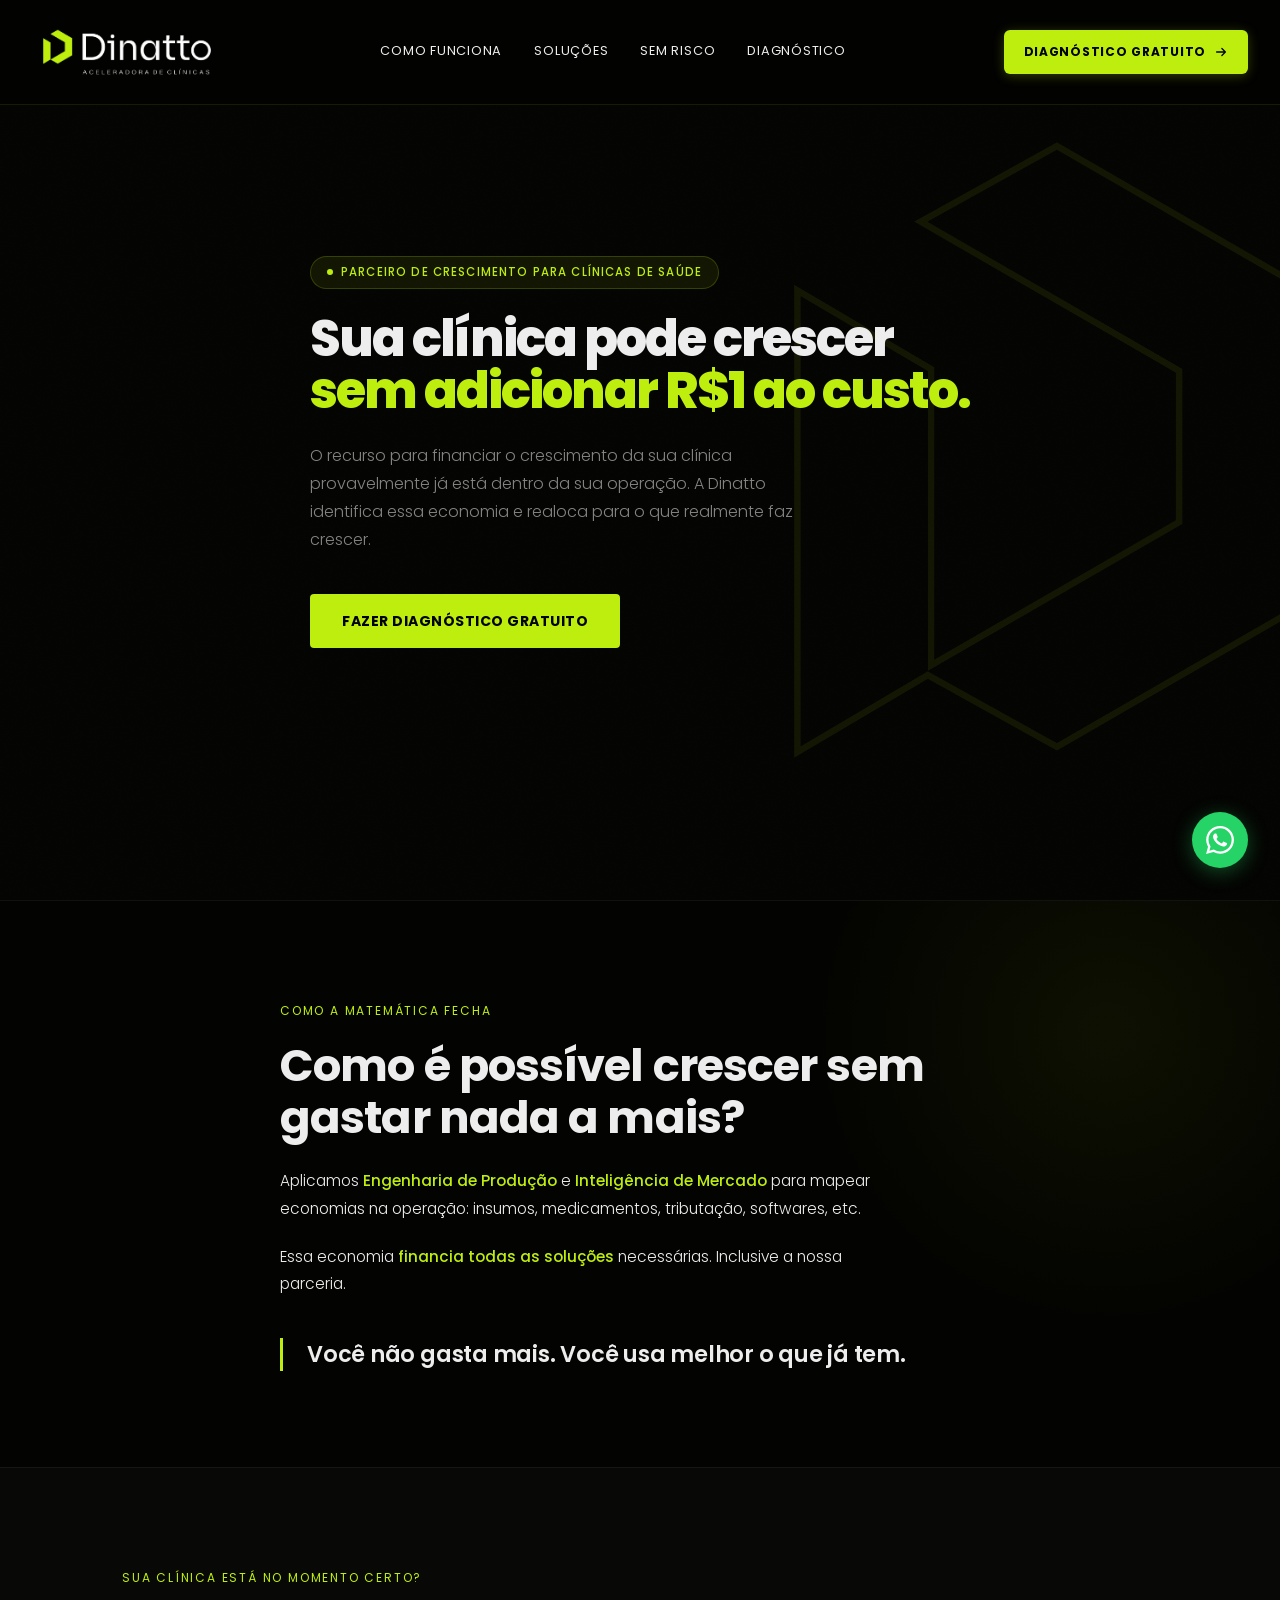
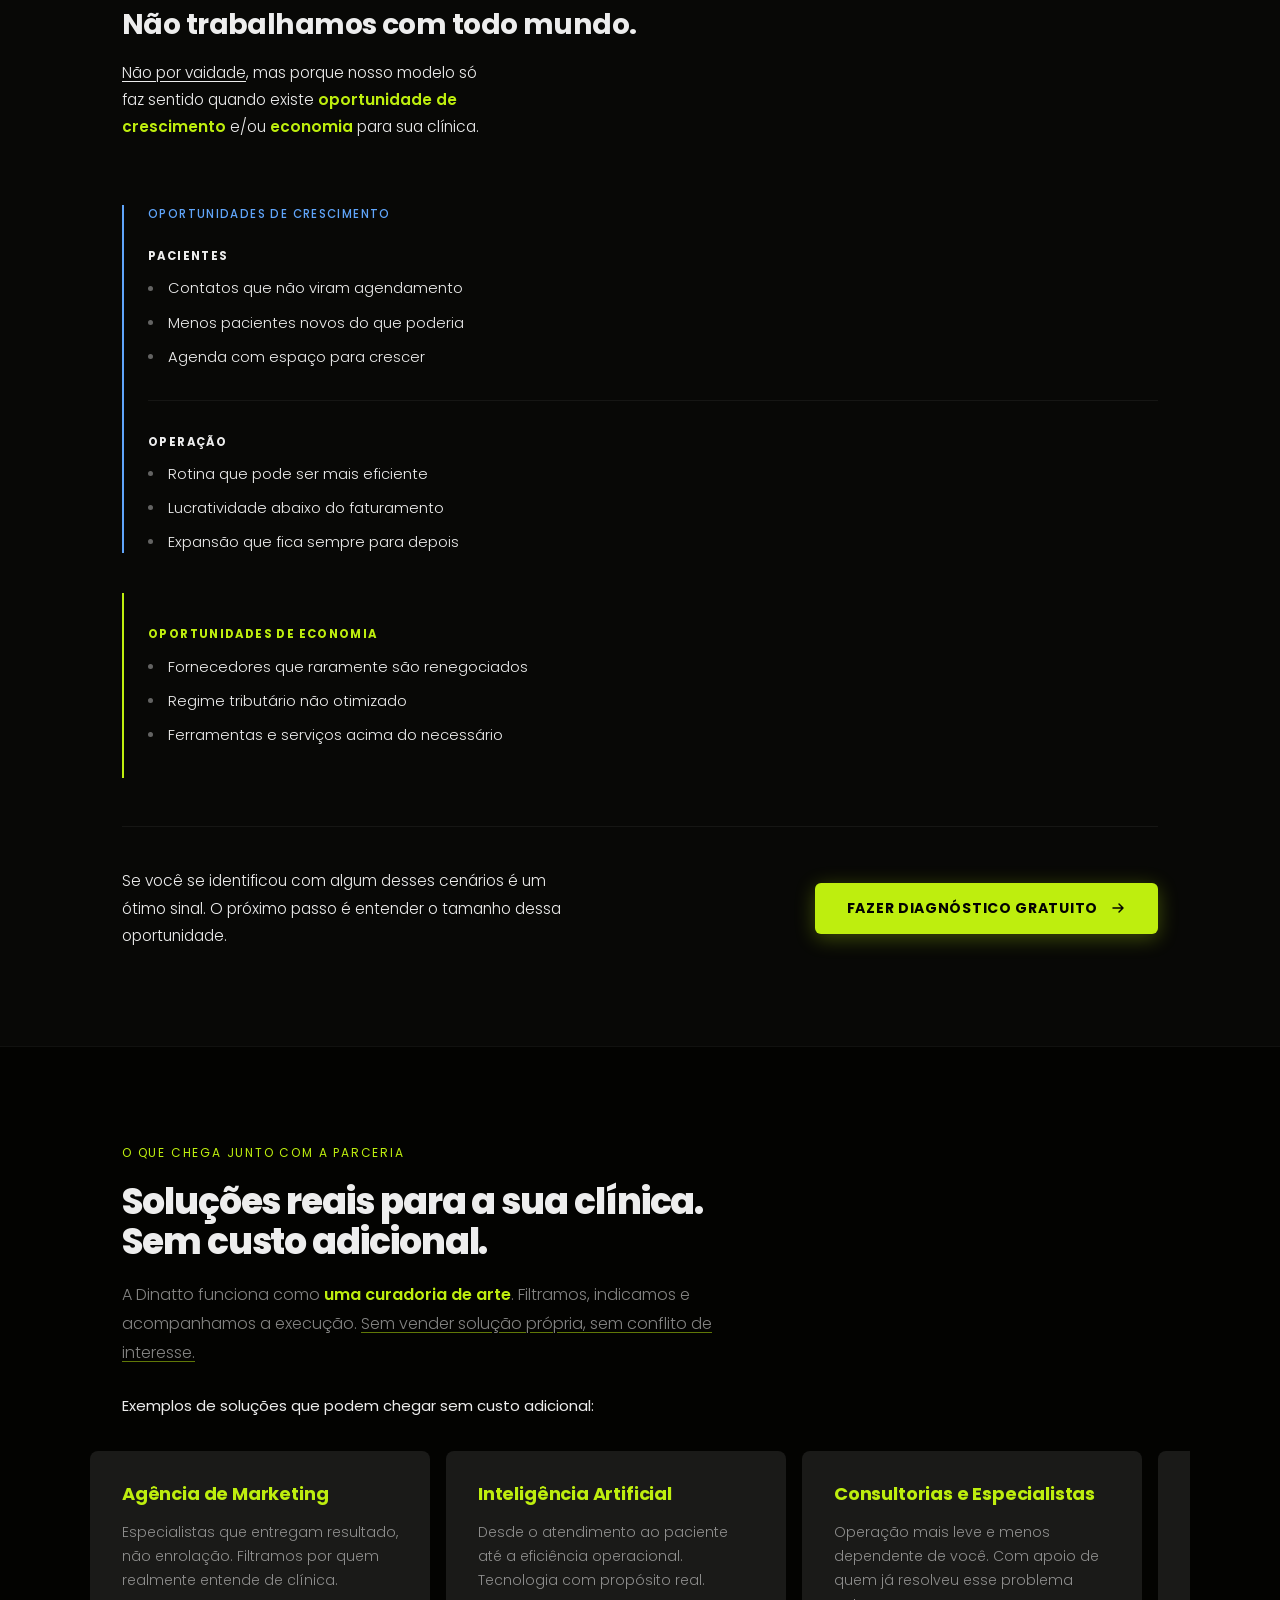
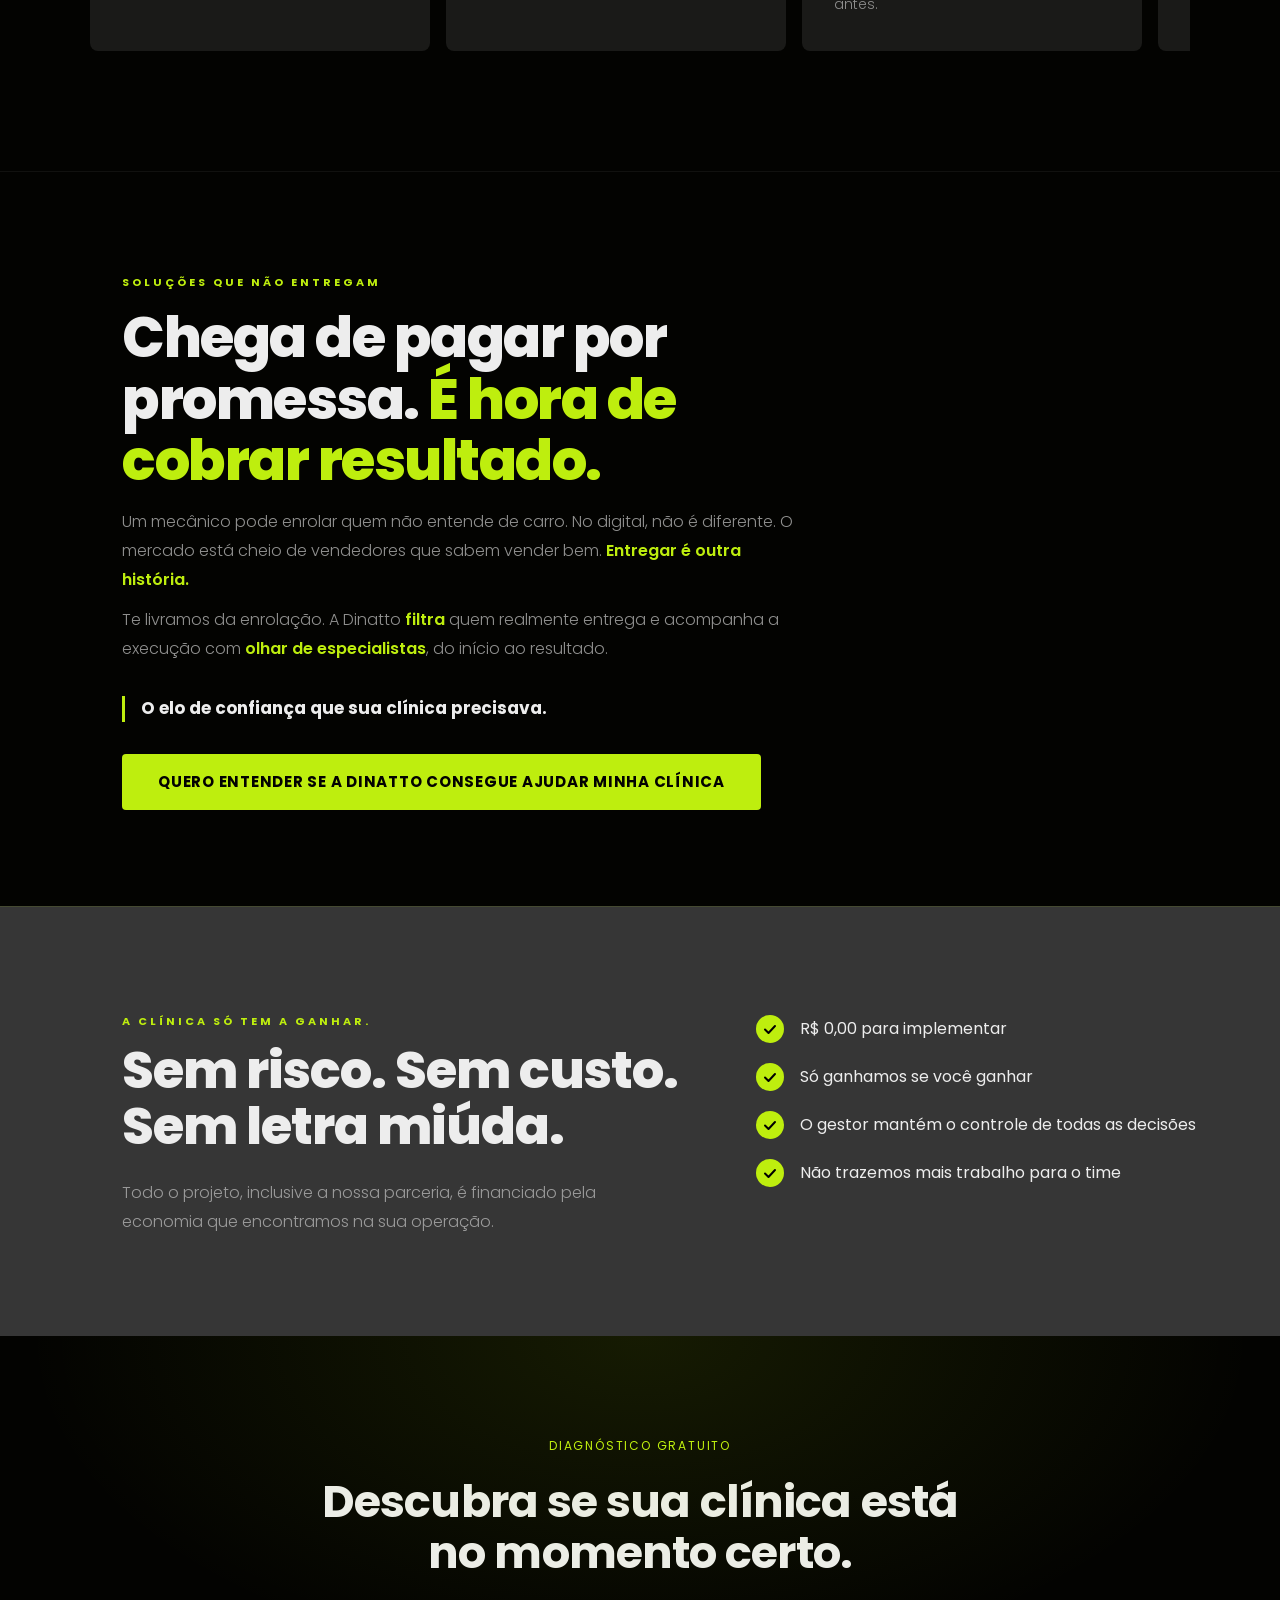
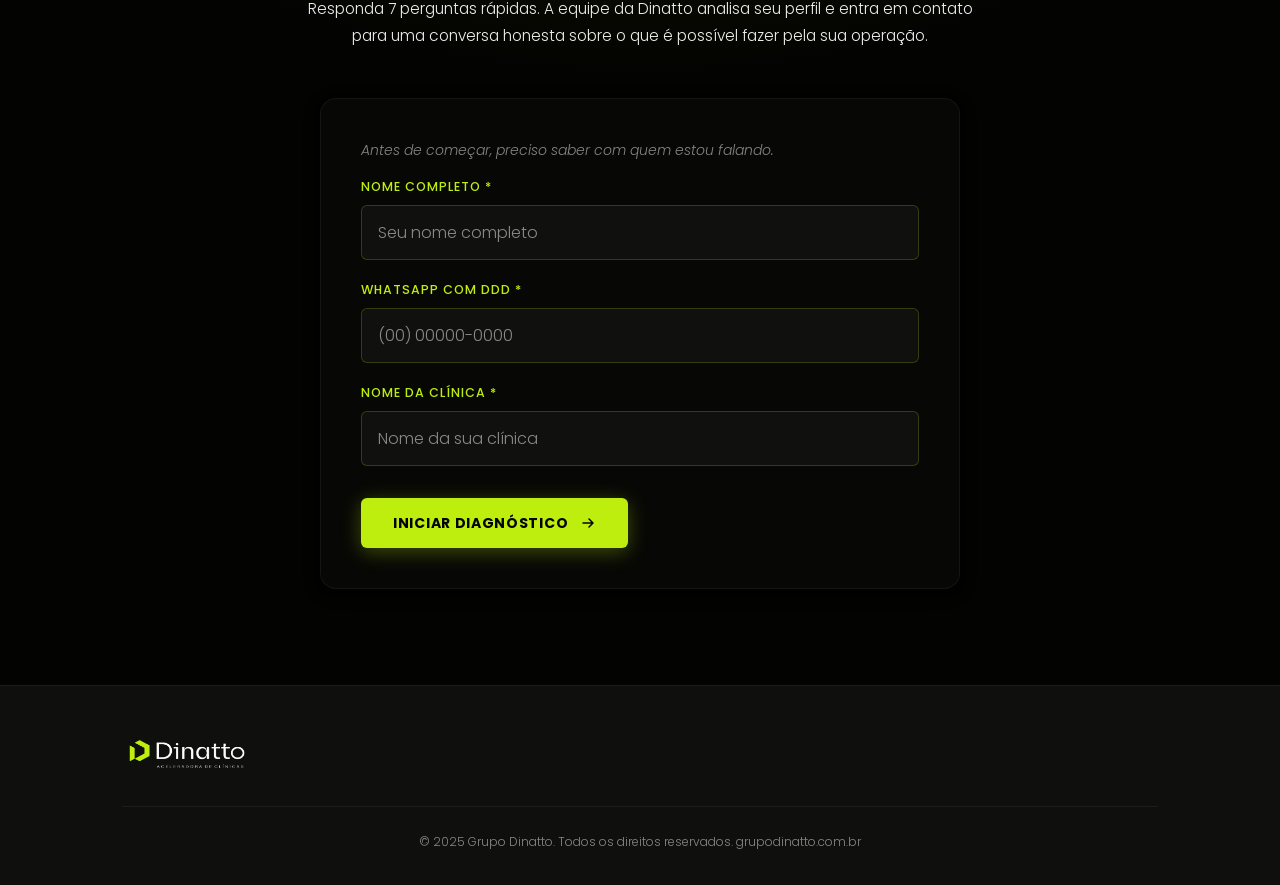
==== commit 5b6391f7: "Quiz: tela única de obrigado e formatação das perguntas Co-Authored-By: Claude Sonnet 4.6 <noreply@a" ====
--- a/index.html
+++ b/index.html
@@ -455,42 +455,20 @@
         </div>
       </div>
 
-      <!-- TELA DE CAPTURA -->
-      <div class="quiz-step" id="step-captura" aria-live="polite">
+      <!-- TELA ÚNICA DE OBRIGADO -->
+      <div class="quiz-step" id="step-obrigado" aria-live="polite">
         <div class="quiz-resultado">
           <div class="resultado-icone" aria-hidden="true">✓</div>
-          <h2>Suas respostas indicam que existe oportunidade real na sua operação.</h2>
-          <p>A equipe da Dinatto entra em contato para uma conversa rápida e sem compromisso.</p>
-          <p class="resultado-nota">Não é pitch de venda. É uma conversa honesta para entender se faz sentido avançar. Se não houver oportunidade real, a gente fala isso antes de qualquer coisa.</p>
-          <div style="margin-top:2rem;">
-            <button id="btn-captura" class="btn-primary" type="button" onclick="submeterCaptura()">
-              Quero que a Dinatto entre em contato
-              <svg width="16" height="16" viewBox="0 0 16 16" fill="none" aria-hidden="true"><path d="M3 8h10M9 4l4 4-4 4" stroke="currentColor" stroke-width="1.5" stroke-linecap="round" stroke-linejoin="round"/></svg>
-            </button>
-          </div>
-        </div>
-      </div>
-
-      <!-- TELA DE CONFIRMAÇÃO -->
-      <div class="quiz-step" id="step-confirmacao" aria-live="polite">
-        <div class="quiz-resultado">
-          <div class="resultado-icone" aria-label="Email enviado" role="img">✉</div>
-          <h2>Recebemos.</h2>
-          <p>Um especialista da Dinatto vai entrar em contato em até 24 horas úteis.</p>
-          <p class="resultado-nota">Enquanto aguarda, continue conhecendo o método aqui embaixo.</p>
-          <div style="margin-top:2rem;">
+          <h2>Obrigado pelas respostas!</h2>
+          <p>Nossa equipe vai analisar o seu perfil e entrar em contato em breve para uma conversa rápida e sem compromisso.</p>
+          <p class="resultado-nota">Se preferir não esperar, você pode já mandar uma mensagem para a gente pelo WhatsApp e adiantar essa conversa agora.</p>
+          <div style="margin-top:2rem; display:flex; flex-direction:column; align-items:center; gap:12px;">
+            <a href="https://wa.me/5571982562830?text=Oi%2C%20acabei%20de%20preencher%20o%20diagn%C3%B3stico%20no%20site%20da%20Dinatto%20e%20gostaria%20de%20conversar." class="btn-whatsapp-quiz" target="_blank" rel="noopener noreferrer" aria-label="Falar agora pelo WhatsApp">
+              <svg width="20" height="20" viewBox="0 0 24 24" fill="currentColor" aria-hidden="true"><path d="M17.472 14.382c-.297-.149-1.758-.867-2.03-.967-.273-.099-.471-.148-.67.15-.197.297-.767.966-.94 1.164-.173.199-.347.223-.644.075-.297-.15-1.255-.463-2.39-1.475-.883-.788-1.48-1.761-1.653-2.059-.173-.297-.018-.458.13-.606.134-.133.298-.347.446-.52.149-.174.198-.298.298-.497.099-.198.05-.371-.025-.52-.075-.149-.669-1.612-.916-2.207-.242-.579-.487-.5-.669-.51-.173-.008-.371-.01-.57-.01-.198 0-.52.074-.792.372-.272.297-1.04 1.016-1.04 2.479 0 1.462 1.065 2.875 1.213 3.074.149.198 2.096 3.2 5.077 4.487.709.306 1.262.489 1.694.625.712.227 1.36.195 1.871.118.571-.085 1.758-.719 2.006-1.413.248-.694.248-1.289.173-1.413-.074-.124-.272-.198-.57-.347m-5.421 7.403h-.004a9.87 9.87 0 01-5.031-1.378l-.361-.214-3.741.982.998-3.648-.235-.374a9.86 9.86 0 01-1.51-5.26c.001-5.45 4.436-9.884 9.888-9.884 2.64 0 5.122 1.03 6.988 2.898a9.825 9.825 0 012.893 6.994c-.003 5.45-4.437 9.884-9.885 9.884m8.413-18.297A11.815 11.815 0 0012.05 0C5.495 0 .16 5.335.157 11.892c0 2.096.547 4.142 1.588 5.945L.057 24l6.305-1.654a11.882 11.882 0 005.683 1.448h.005c6.554 0 11.89-5.335 11.893-11.893a11.821 11.821 0 00-3.48-8.413z"/></svg>
+              Falar agora pelo WhatsApp
+            </a>
             <a href="#matematica" class="btn-ghost">Conhecer o método</a>
           </div>
-        </div>
-      </div>
-
-      <!-- TELA NEGATIVA -->
-      <div class="quiz-step" id="step-negativo" aria-live="polite">
-        <div class="quiz-resultado">
-          <div class="resultado-icone" style="border-color:var(--color-text-muted);color:var(--color-text-muted);" aria-hidden="true">→</div>
-          <h2>Obrigado pela honestidade.</h2>
-          <p>Entendemos que o momento não é agora. Quando fizer sentido, estaremos aqui.</p>
-          <p class="resultado-nota">O crescimento da sua clínica não tem prazo de validade. Quando chegar a hora, é só chamar.</p>
         </div>
       </div>
 
--- a/style.css
+++ b/style.css
@@ -490,6 +490,28 @@
   outline-offset: 3px;
 }
 
+.btn-whatsapp-quiz {
+  display: inline-flex;
+  align-items: center;
+  gap: 10px;
+  background: #25D366;
+  color: #fff;
+  font-family: 'Poppins', sans-serif;
+  font-weight: 700;
+  font-size: 0.875rem;
+  letter-spacing: 0.03em;
+  text-decoration: none;
+  padding: 0.9rem 1.5rem;
+  border-radius: var(--radius-sm);
+  min-height: 48px;
+  transition: background 200ms ease, transform 150ms ease;
+}
+.btn-whatsapp-quiz:hover {
+  background: #1ebe5d;
+  transform: translateY(-1px);
+}
+.btn-whatsapp-quiz:active { transform: scale(0.98); }
+
 /* ===== DIVIDER ===== */
 .divider {
   width: 48px;
@@ -1207,8 +1229,18 @@
   font-size: 0.875rem;
   color: var(--color-text-muted);
   font-style: italic;
+  margin-bottom: var(--sp-4);
+  display: block;
+}
+
+.quiz-step h3 {
+  font-family: 'Syne', sans-serif;
+  font-size: clamp(1.1rem, 2.2vw, 1.35rem);
+  font-weight: 700;
+  line-height: 1.35;
+  color: var(--text-primary);
   margin-bottom: var(--sp-6);
-  display: block;
+  letter-spacing: -0.01em;
 }
 
 /* Identificação */
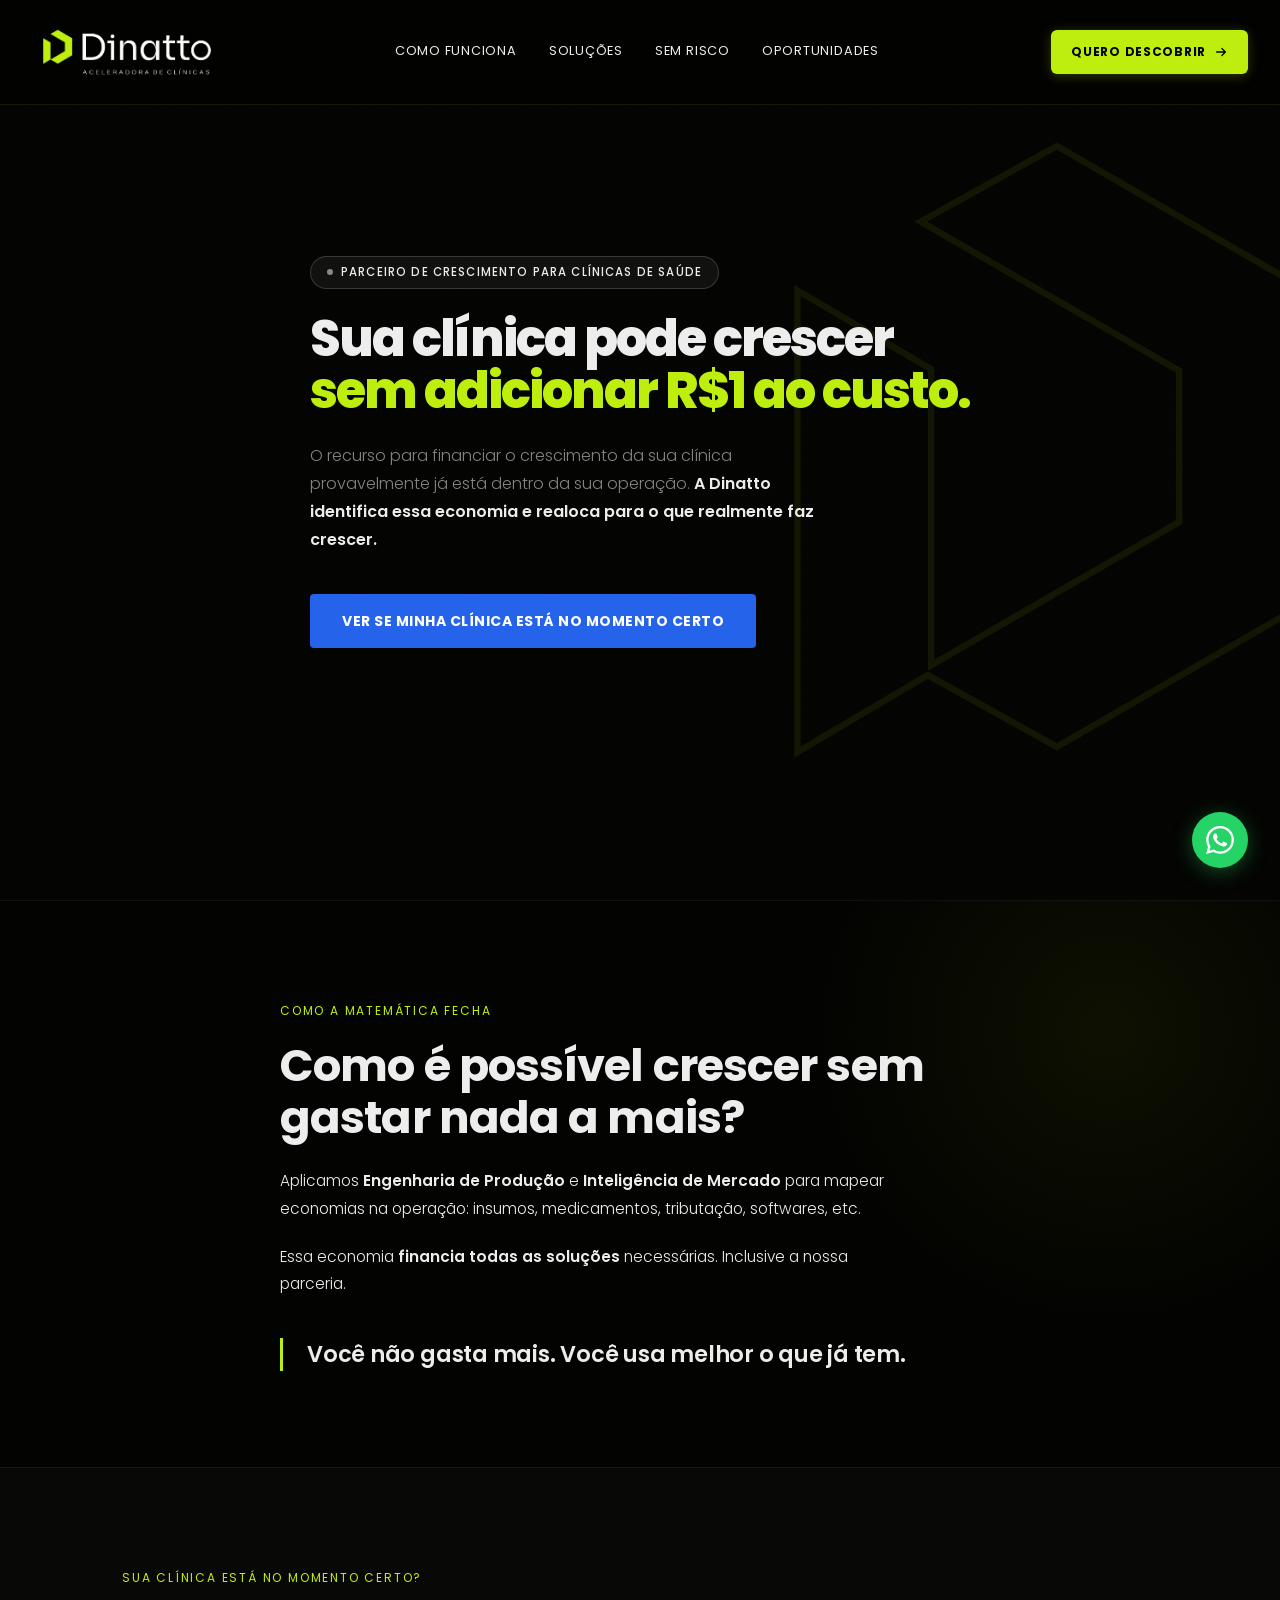
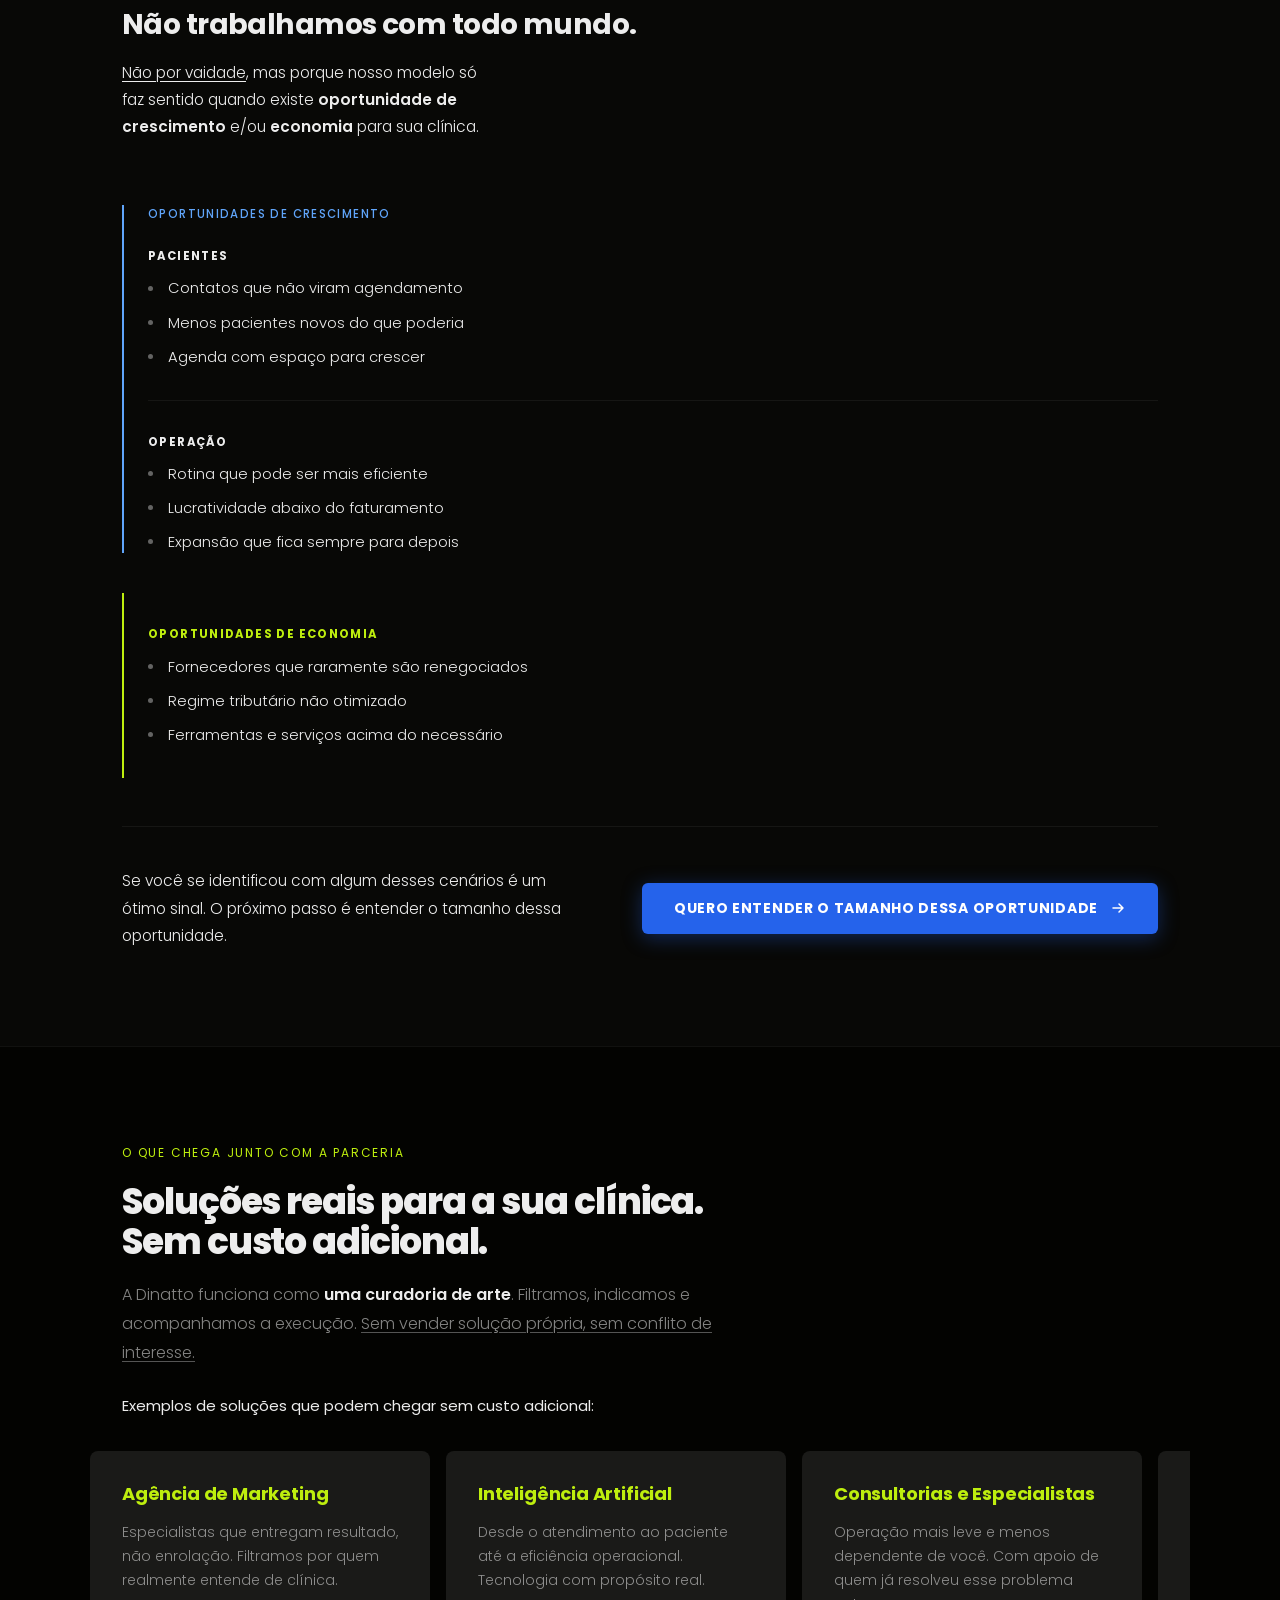
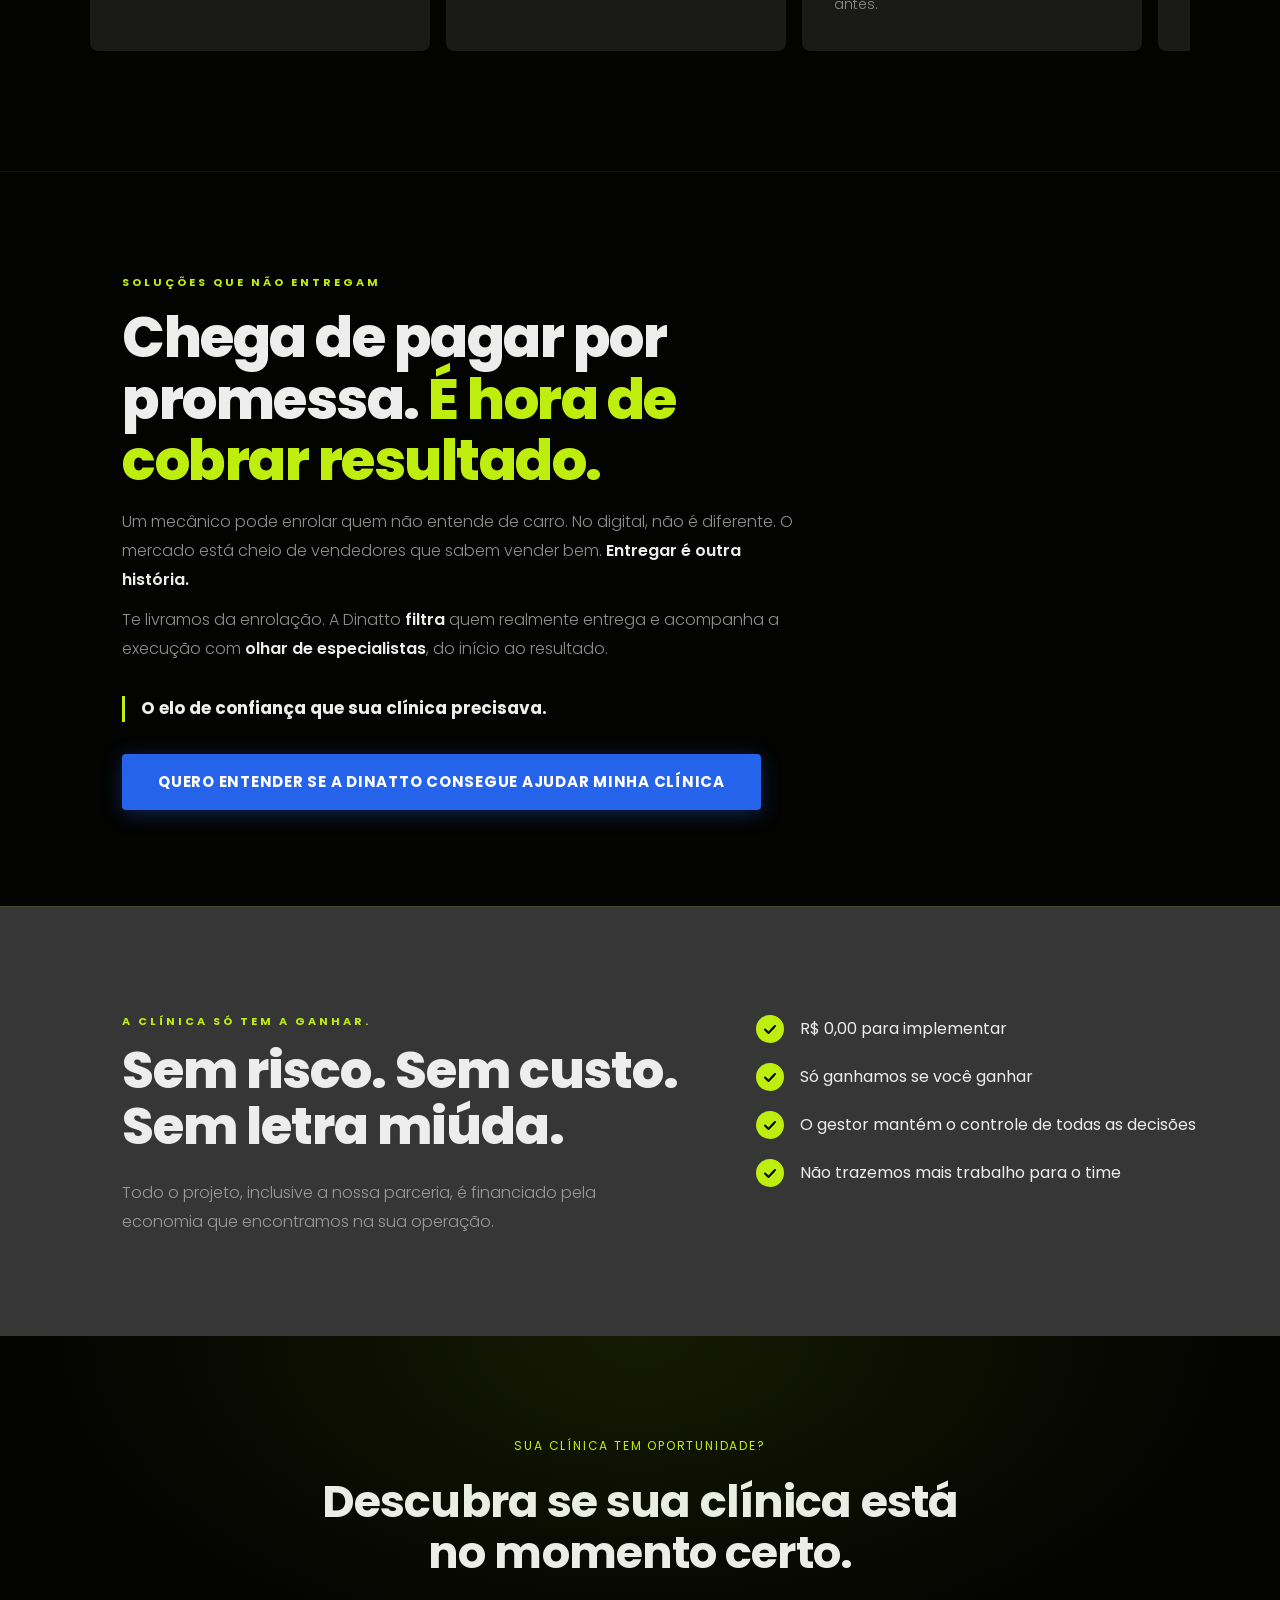
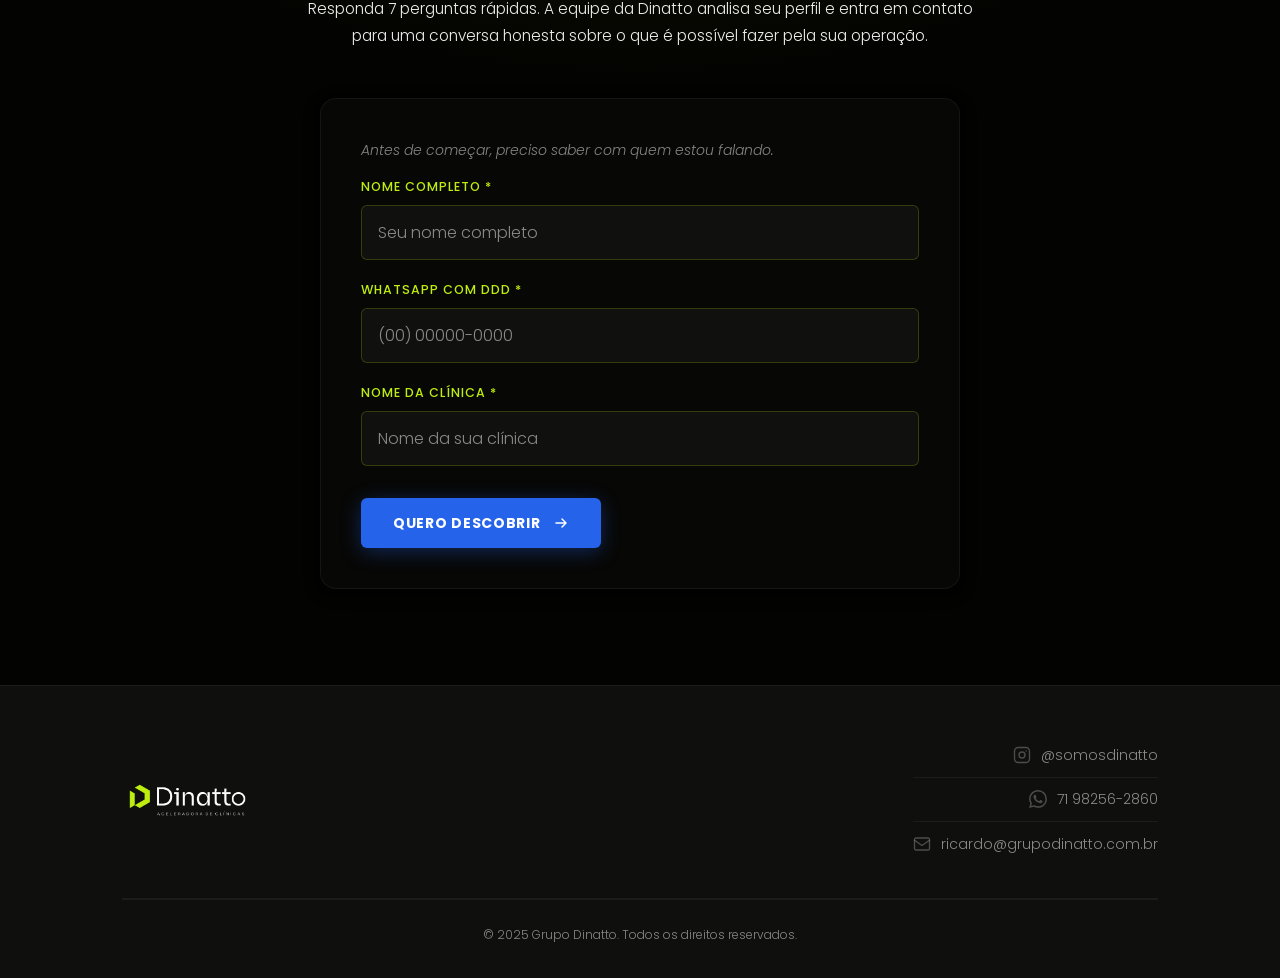
==== commit 86a22710: "Ajustes visuais: botões azuis, destaques brancos, footer centralizado mobile - Botões primários (btn" ====
--- a/index.html
+++ b/index.html
@@ -30,10 +30,10 @@
     <a href="#matematica" class="nav-link" role="listitem">Como funciona</a>
     <a href="#solucoes" class="nav-link" role="listitem">Soluções</a>
     <a href="#semrisco" class="nav-link" role="listitem">Sem risco</a>
-    <a href="#quiz" class="nav-link" role="listitem">Diagnóstico</a>
+    <a href="#quiz" class="nav-link" role="listitem">Oportunidades</a>
   </div>
   <a href="#quiz" class="nav-cta">
-    Diagnóstico gratuito
+    Quero descobrir
     <svg width="14" height="14" viewBox="0 0 16 16" fill="none" aria-hidden="true"><path d="M3 8h10M9 4l4 4-4 4" stroke="currentColor" stroke-width="1.5" stroke-linecap="round" stroke-linejoin="round"/></svg>
   </a>
 </nav>
@@ -52,9 +52,9 @@
         Parceiro de crescimento para clínicas de saúde
       </div>
       <h1 id="hero-titulo">Sua clínica pode crescer<br><span class="hero-highlight">sem adicionar R$1 ao custo.</span></h1>
-      <p class="hero-sub">O recurso para financiar o crescimento da sua clínica provavelmente já está dentro da sua operação. A Dinatto identifica essa economia e realoca para o que realmente faz crescer.</p>
+      <p class="hero-sub">O recurso para financiar o crescimento da sua clínica provavelmente já está dentro da sua operação. <span style="color:#EDEDED;font-weight:600;">A Dinatto identifica essa economia e realoca para o que realmente faz crescer.</span></p>
       <div class="hero-actions">
-        <a href="#quiz" class="btn-hero">FAZER DIAGNÓSTICO GRATUITO</a>
+        <a href="#quiz" class="btn-hero">VER SE MINHA CLÍNICA ESTÁ NO MOMENTO CERTO</a>
       </div>
     </div>
   </div>
@@ -125,7 +125,7 @@
       <div class="momento-fechamento-inner">
         <p>Se você se identificou com algum desses cenários é um ótimo sinal. O próximo passo é entender o tamanho dessa oportunidade.</p>
         <a href="#quiz" class="btn-primary">
-          Fazer diagnóstico gratuito
+          Quero entender o tamanho dessa oportunidade
           <svg width="16" height="16" viewBox="0 0 16 16" fill="none" aria-hidden="true"><path d="M3 8h10M9 4l4 4-4 4" stroke="currentColor" stroke-width="1.5" stroke-linecap="round" stroke-linejoin="round"/></svg>
         </a>
       </div>
@@ -232,7 +232,7 @@
 <section id="quiz" aria-labelledby="quiz-titulo">
   <div class="container">
     <header class="quiz-header">
-      <span class="tag">Diagnóstico gratuito</span>
+      <span class="tag">Sua clínica tem oportunidade?</span>
       <h2 id="quiz-titulo">Descubra se sua clínica está no momento certo.</h2>
       <p>Responda 7 perguntas rápidas. A equipe da Dinatto analisa seu perfil e entra em contato para uma conversa honesta sobre o que é possível fazer pela sua operação.</p>
     </header>
@@ -266,7 +266,7 @@
 
         <div class="quiz-nav">
           <button class="btn-primary" onclick="avancarIdentificacao()" type="button">
-            Iniciar diagnóstico
+            Quero descobrir
             <svg width="16" height="16" viewBox="0 0 16 16" fill="none" aria-hidden="true"><path d="M3 8h10M9 4l4 4-4 4" stroke="currentColor" stroke-width="1.5" stroke-linecap="round" stroke-linejoin="round"/></svg>
           </button>
         </div>
@@ -485,9 +485,25 @@
       <a href="#hero" class="footer-logo" aria-label="Grupo Dinatto — voltar ao topo">
         <img src="assets/images/logo-03.png" alt="Grupo Dinatto" width="130" height="40">
       </a>
-    </div>
+
+      <div class="footer-contatos">
+        <a href="https://instagram.com/somosdinatto" class="footer-contato" target="_blank" rel="noopener noreferrer" aria-label="Instagram @somosdinatto">
+          <svg width="18" height="18" viewBox="0 0 24 24" fill="none" stroke="currentColor" stroke-width="1.8" stroke-linecap="round" stroke-linejoin="round" aria-hidden="true"><rect x="2" y="2" width="20" height="20" rx="5"/><circle cx="12" cy="12" r="4"/><circle cx="17.5" cy="6.5" r="1" fill="currentColor" stroke="none"/></svg>
+          @somosdinatto
+        </a>
+        <a href="https://wa.me/5571982562860" class="footer-contato" target="_blank" rel="noopener noreferrer" aria-label="WhatsApp">
+          <svg width="18" height="18" viewBox="0 0 24 24" fill="currentColor" aria-hidden="true"><path d="M17.472 14.382c-.297-.149-1.758-.867-2.03-.967-.273-.099-.471-.148-.67.15-.197.297-.767.966-.94 1.164-.173.199-.347.223-.644.075-.297-.15-1.255-.463-2.39-1.475-.883-.788-1.48-1.761-1.653-2.059-.173-.297-.018-.458.13-.606.134-.133.298-.347.446-.52.149-.174.198-.298.298-.497.099-.198.05-.371-.025-.52-.075-.149-.669-1.612-.916-2.207-.242-.579-.487-.5-.669-.51-.173-.008-.371-.01-.57-.01-.198 0-.52.074-.792.372-.272.297-1.04 1.016-1.04 2.479 0 1.462 1.065 2.875 1.213 3.074.149.198 2.096 3.2 5.077 4.487.709.306 1.262.489 1.694.625.712.227 1.36.195 1.871.118.571-.085 1.758-.719 2.006-1.413.248-.694.248-1.289.173-1.413-.074-.124-.272-.198-.57-.347m-5.421 7.403h-.004a9.87 9.87 0 01-5.031-1.378l-.361-.214-3.741.982.998-3.648-.235-.374a9.86 9.86 0 01-1.51-5.26c.001-5.45 4.436-9.884 9.888-9.884 2.64 0 5.122 1.03 6.988 2.898a9.825 9.825 0 012.893 6.994c-.003 5.45-4.437 9.884-9.885 9.884m8.413-18.297A11.815 11.815 0 0012.05 0C5.495 0 .16 5.335.157 11.892c0 2.096.547 4.142 1.588 5.945L.057 24l6.305-1.654a11.882 11.882 0 005.683 1.448h.005c6.554 0 11.89-5.335 11.893-11.893a11.821 11.821 0 00-3.48-8.413z"/></svg>
+          71 98256-2860
+        </a>
+        <a href="mailto:ricardo@grupodinatto.com.br" class="footer-contato" aria-label="E-mail">
+          <svg width="18" height="18" viewBox="0 0 24 24" fill="none" stroke="currentColor" stroke-width="1.8" stroke-linecap="round" stroke-linejoin="round" aria-hidden="true"><rect x="2" y="4" width="20" height="16" rx="2"/><path d="M2 7l10 7 10-7"/></svg>
+          ricardo@grupodinatto.com.br
+        </a>
+      </div>
+    </div>
+
     <div class="footer-bottom">
-      <p>© 2025 Grupo Dinatto. Todos os direitos reservados. grupodinatto.com.br</p>
+      <p>© 2025 Grupo Dinatto. Todos os direitos reservados.</p>
     </div>
   </div>
 </footer>
--- a/style.css
+++ b/style.css
@@ -301,8 +301,8 @@
   display: inline-flex;
   align-items: center;
   gap: var(--sp-2);
-  background: rgba(190,238,14,0.08);
-  border: 1px solid rgba(190,238,14,0.2);
+  background: rgba(237,237,237,0.06);
+  border: 1px solid rgba(237,237,237,0.18);
   border-radius: 999px;
   padding: 0.4rem var(--sp-4);
   font-family: 'Poppins', sans-serif;
@@ -310,7 +310,7 @@
   font-size: 0.72rem;
   letter-spacing: 0.1em;
   text-transform: uppercase;
-  color: var(--color-accent);
+  color: var(--text-primary);
   margin-bottom: var(--sp-6);
 }
 
@@ -318,7 +318,7 @@
   width: 6px;
   height: 6px;
   border-radius: 50%;
-  background: var(--color-accent);
+  background: var(--text-muted);
   display: block;
   animation: pulseDot 2s ease-in-out infinite;
 }
@@ -363,8 +363,8 @@
 .btn-hero {
   display: inline-flex;
   align-items: center;
-  background: var(--lime);
-  color: var(--surface-0);
+  background: #2563EB;
+  color: #fff;
   font-family: 'Poppins', sans-serif;
   font-weight: 700;
   font-size: 14px;
@@ -378,9 +378,9 @@
   white-space: nowrap;
 }
 
-.btn-hero:hover { background: var(--lime-hover); }
+.btn-hero:hover { background: #1d4ed8; }
 .btn-hero:active { transform: scale(0.98); }
-.btn-hero:focus-visible { outline: 2px solid var(--lime); outline-offset: 3px; }
+.btn-hero:focus-visible { outline: 2px solid #2563EB; outline-offset: 3px; }
 
 /* Hero scroll indicator */
 .hero-scroll-indicator {
@@ -418,8 +418,8 @@
   display: inline-flex;
   align-items: center;
   gap: var(--sp-3);
-  background: var(--color-accent);
-  color: var(--color-bg);
+  background: #2563EB;
+  color: #fff;
   font-family: 'Poppins', sans-serif;
   font-weight: 700;
   font-size: 0.875rem;
@@ -432,20 +432,20 @@
   cursor: pointer;
   min-height: 48px;
   touch-action: manipulation;
-  box-shadow: var(--shadow-accent);
+  box-shadow: 0 4px 20px rgba(37,99,235,0.35);
   transition:
     opacity var(--dur-fast) var(--ease-out),
     transform var(--dur-fast) var(--ease-out),
     box-shadow var(--dur-fast) var(--ease-out);
 }
 .btn-primary:hover {
-  background: var(--lime-hover);
+  background: #1d4ed8;
   transform: translateY(-2px);
-  box-shadow: 0 6px 28px rgba(190,238,14,0.4);
+  box-shadow: 0 6px 28px rgba(37,99,235,0.45);
 }
 .btn-primary:active { transform: scale(0.98); box-shadow: none; }
 .btn-primary:focus-visible {
-  outline: 2px solid var(--color-accent);
+  outline: 2px solid #2563EB;
   outline-offset: 3px;
 }
 .btn-primary:disabled {
@@ -608,8 +608,8 @@
 .matematica-texto p + p { margin-top: var(--sp-5); }
 
 .mat-destaque {
-  color: var(--lime);
-  font-weight: 500;
+  color: var(--text-primary);
+  font-weight: 600;
 }
 
 .matematica-destaque {
@@ -652,7 +652,7 @@
 }
 
 .momento-kw {
-  color: var(--lime);
+  color: var(--text-primary);
   font-weight: 600;
 }
 
@@ -898,14 +898,14 @@
 }
 
 .sol-kw {
-  color: var(--lime);
+  color: var(--text-primary);
   font-weight: 600;
 }
 
 .sol-sub {
   text-decoration: underline;
   text-underline-offset: 3px;
-  text-decoration-color: rgba(190, 238, 14, 0.5);
+  text-decoration-color: rgba(237, 237, 237, 0.35);
 }
 
 .solucoes-subtitulo {
@@ -1056,7 +1056,7 @@
 
 .kw,
 .inimigo-body p .kw {
-  color: var(--lime);
+  color: var(--text-primary);
   font-weight: 600;
   text-decoration: none;
 }
@@ -1080,18 +1080,18 @@
 .inimigo-cta {
   display: inline-flex;
   margin-top: 32px;
-  background: var(--lime);
-  color: var(--surface-0);
+  background: #2563EB;
+  color: #fff;
   font-weight: 700;
   font-size: 15px;
   padding: 16px 36px;
   border-radius: 4px;
   text-decoration: none;
   transition: background 200ms ease var(--ease-out);
-  box-shadow: none;
-}
-
-.inimigo-cta:hover { background: var(--lime-hover); color: var(--surface-0); }
+  box-shadow: 0 4px 20px rgba(37,99,235,0.35);
+}
+
+.inimigo-cta:hover { background: #1d4ed8; color: #fff; }
 .inimigo-cta:active { transform: scale(0.97); }
 
 /* ===== SEM RISCO ===== */
@@ -1467,41 +1467,46 @@
   align-items: center;
   justify-content: space-between;
   gap: var(--sp-8);
-  flex-wrap: wrap;
-}
-
-.footer-logo img { height: 40px; display: block; }
+  padding-bottom: var(--sp-8);
+  border-bottom: 1px solid var(--border-subtle);
+}
+
+.footer-logo img { height: 44px; width: auto; display: block; }
+
+.footer-contatos {
+  display: flex;
+  flex-direction: column;
+  align-items: flex-end;
+  gap: 0;
+}
 
 .footer-contato {
   display: flex;
-  flex-direction: column;
-  gap: var(--sp-3);
-  align-items: flex-end;
-}
-
-.footer-contato a {
-  display: flex;
-  align-items: center;
-  gap: var(--sp-2);
-  color: var(--color-text-secondary);
+  align-items: center;
+  justify-content: flex-end;
+  gap: 10px;
+  color: var(--text-muted);
   text-decoration: none;
   font-family: 'Poppins', sans-serif;
   font-weight: 300;
-  font-size: 0.9rem;
+  font-size: 0.875rem;
   min-height: 44px;
-  padding: var(--sp-1) 0;
+  padding: 4px 0;
   transition: color var(--dur-fast) var(--ease-out);
-}
-
-.footer-contato a:hover { color: var(--color-accent); }
-.footer-contato a:focus-visible {
+  border-bottom: 1px solid var(--border-subtle);
+  width: 100%;
+}
+.footer-contato:last-child { border-bottom: none; }
+.footer-contato:hover { color: var(--lime); }
+.footer-contato:hover svg { opacity: 1; }
+.footer-contato svg { opacity: 0.5; transition: opacity var(--dur-fast) var(--ease-out); flex-shrink: 0; }
+.footer-contato:focus-visible {
   outline: 2px solid var(--color-accent);
   outline-offset: 3px;
   border-radius: var(--radius-sm);
 }
 
 .footer-bottom {
-  margin-top: var(--sp-8);
   padding-top: var(--sp-6);
   border-top: 1px solid var(--border-subtle);
   text-align: center;
@@ -1638,8 +1643,9 @@
 
   .semrisco-grid { grid-template-columns: 1fr; gap: var(--sp-10); }
 
-  .footer-inner { flex-direction: column; align-items: flex-start; }
-  .footer-contato { align-items: flex-start; }
+  .footer-inner { flex-direction: column; align-items: center; }
+  .footer-contatos { align-items: center; }
+  .footer-contato { align-items: center; justify-content: center; }
 
   .whatsapp-float { bottom: var(--sp-5); right: var(--sp-5); }
 
